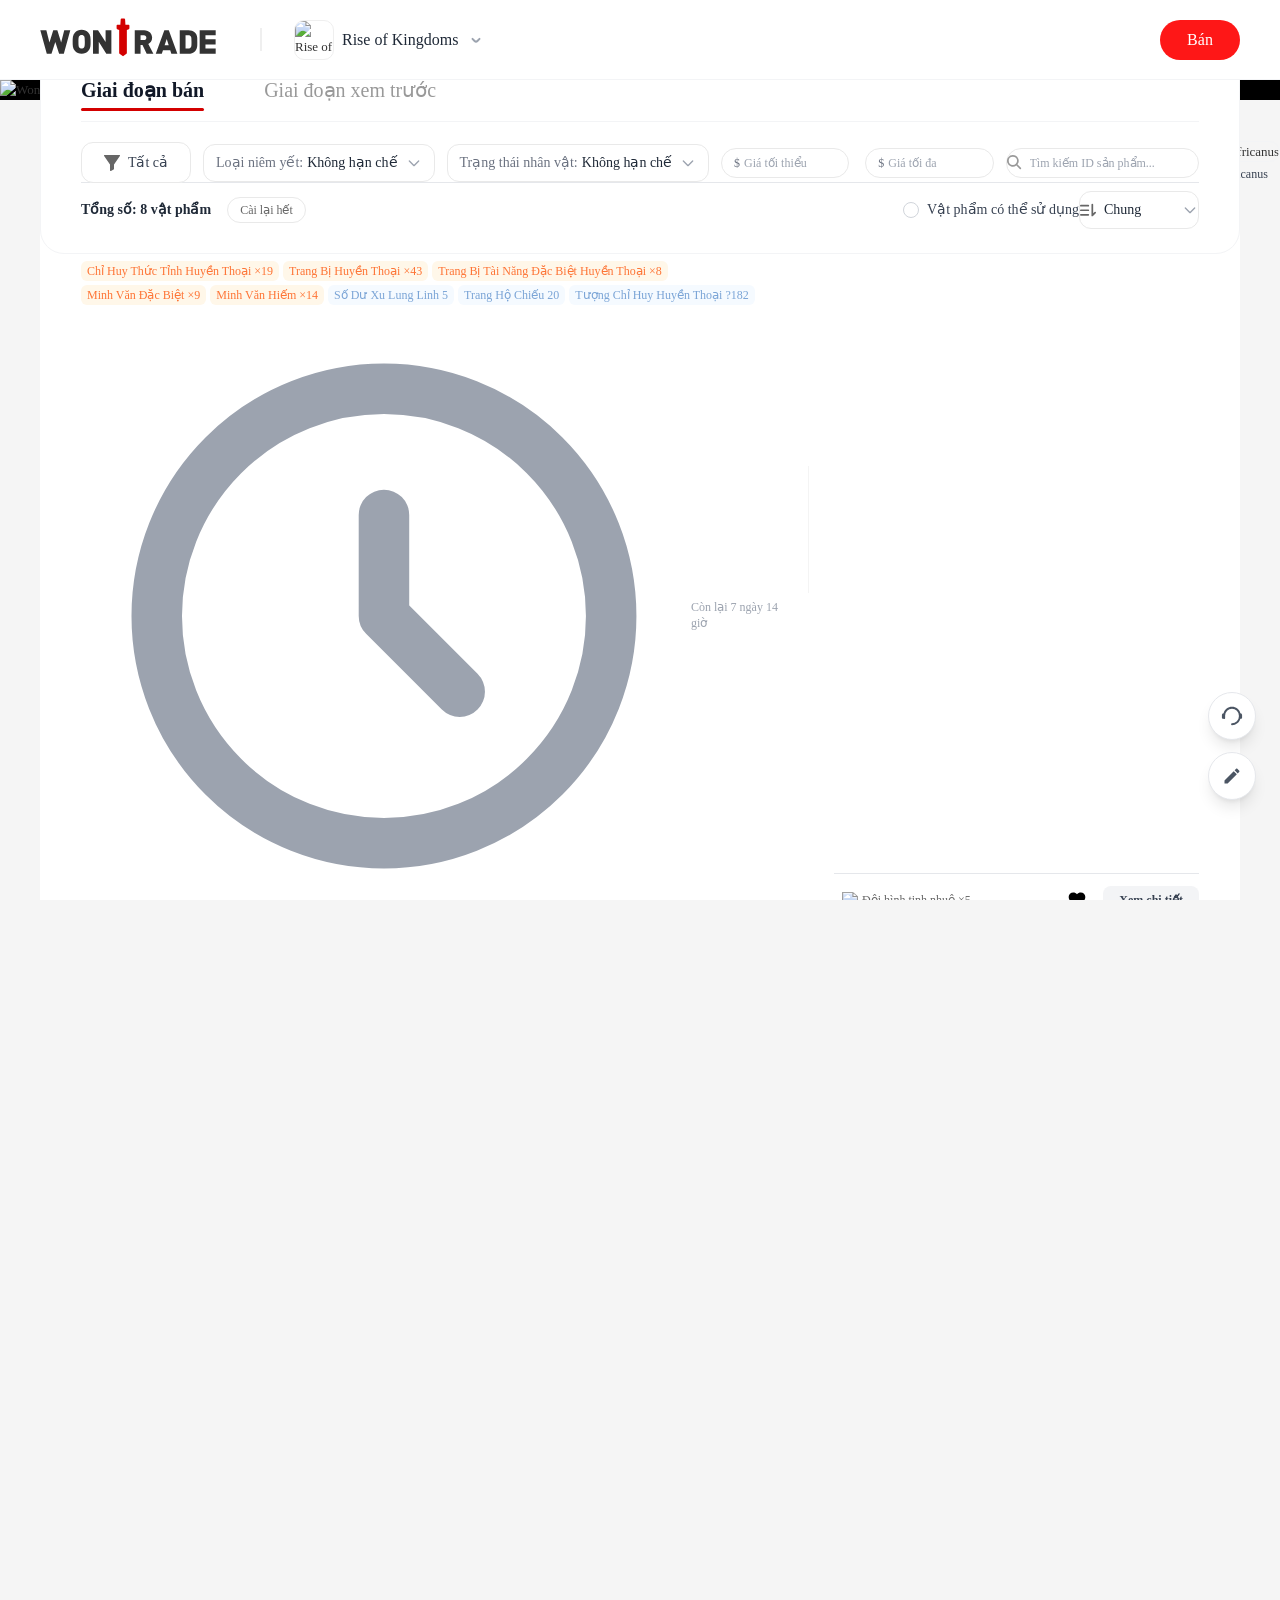
==== meo/index.html @ 5af11cf8 "sa" ====
<!DOCTYPE html>
<html lang="vi">
<head>
    <meta charset="utf-8" />
    <meta name="viewport" content="width=device-width, initial-scale=1.0, maximum-scale=1.0, user-scalable=no" />
    <title>Wontrade - Đối tác chính thức của Lilith | Giao dịch tài khoản Rise of Kingdoms</title>
    <meta name="description" content="Đối tác chính thức của Lilith. Chúng tôi cung cấp dịch vụ mua bán chuyên nghiệp, bảo đảm cho nhân vật trò chơi, được bộ phận hỗ trợ khách hàng chính thức hỗ trợ, bảo vệ 100% tài sản ảo của bạn." />
    <meta name="keywords" content="Wontrade, Mua bán tướng, Rise of Kingdoms, mua bán tài khoản, mua bán nhân vật trò chơi, định giá tài khoản trò chơi" />
    <link rel="icon" href="https://static.farlicdn.com/p/trade-web/0.1.0/favicon.ico" />
    <!-- Core & Component Stylesheet -->
    <link rel="stylesheet" href="css/index.css" />
</head>
<body class="bg-[#f5f5f5] text-[#333] font-pingfang-regular antialiased">
    <div id="__next">
        <div class="custom-bg w-full min-h-screen flex flex-col">
            <!-- 1. TOP NAVBAR -->
            <header class="sticky top-0 z-[500] h-20 bg-white border-b border-gray-100 shadow-xs min-w-[1240px]">
                <div class="max-w-[1280px] mx-auto flex items-center justify-between h-full px-10">
                    <div class="flex items-center space-x-1">
                        <!-- WONTRADE LOGO -->
                        <a href="index.html" class="flex items-center hover:opacity-85 transition-opacity" title="Wontrade Homepage">
                            <svg xmlns="http://www.w3.org/2000/svg" width="1em" height="1em" fill="none" viewBox="0 0 190 41" class="text-[176px] h-[45px] pb-1 cursor-pointer">
                                <path fill="#333" d="M32.705 12.55 25.735 38h-5.111l-4.11-12.546L12.402 38H7.327L.32 12.55h6.541l3.324 13.44 4.11-13.44h4.433l4.11 13.44 3.325-13.44zM54.633 25.06c0 3.825.107 7.4-2.574 10.08C50.201 37 48.056 38 44.946 38s-5.254-1-7.113-2.86c-2.68-2.68-2.574-6.255-2.574-10.08 0-3.824-.107-7.398 2.574-10.08 1.859-1.858 4.003-2.859 7.113-2.859s5.255 1 7.113 2.86c2.681 2.68 2.574 6.255 2.574 10.08m-6.255 0c0-4.646-.358-5.504-.93-6.255-.464-.607-1.358-1.108-2.502-1.108s-2.037.5-2.502 1.108c-.572.751-.93 1.609-.93 6.256 0 4.646.358 5.469.93 6.22.465.607 1.358 1.143 2.502 1.143s2.038-.536 2.502-1.144c.572-.75.93-1.573.93-6.22M77.06 38h-5.468l-8.15-12.797V38h-6.255V12.55h5.468l8.15 12.796V12.55h6.255zM122.415 38h-7.256l-4.504-9.472h-2.109V38h-6.255V12.55h10.08c5.648 0 8.686 4.003 8.686 8.185 0 3.468-2.145 5.648-4.146 6.649zm-7.613-17.265c0-1.322-1.001-2.573-2.717-2.573h-3.539v5.147h3.539c1.716 0 2.717-1.251 2.717-2.574M148.31 38h-6.541l-1.18-3.789h-7.828L131.51 38h-6.541l9.258-25.45h4.825zm-9.365-9.008-2.145-6.791-2.287 6.791zM169.807 25.275c0 4.003.322 7.256-2.645 10.223-1.751 1.751-4.218 2.502-6.863 2.502h-9.436V12.55h9.436c2.645 0 5.112.75 6.863 2.502 2.967 2.967 2.645 6.22 2.645 10.223m-6.255 0c0-4.29-.179-5.004-.679-5.72-.572-.857-1.43-1.429-3.003-1.429h-2.752v14.298h2.752c1.573 0 2.431-.572 3.003-1.43.5-.715.679-1.394.679-5.72M189.671 38h-17.3V12.55h17.3v5.576h-11.045v4.254h10.969v5.576h-10.969v4.468h11.045z"></path>
                                <path fill="#D30000" d="M96.528 10.626c0 .428-.267.81-.668.958l-2.098.775v24.877c0 .324-.154.629-.415.821l-3.734 2.758-3.734-2.758a1.02 1.02 0 0 1-.415-.821V12.359l-2.098-.775a1.02 1.02 0 0 1-.668-.958V7.804c0-.564.458-1.02 1.022-1.02h3.02l.353-5.706c.033-.539.48-.958 1.02-.958h2.746c.54 0 .986.42 1.019.958l.352 5.705h3.276c.565 0 1.022.457 1.022 1.021z"></path>
                            </svg>
                        </a>

                        <!-- GAME SELECTION DROPDOWN -->
                        <div class="flex items-center space-x-1 relative">
                            <div class="w-[2px] h-[23px] bg-[#EFEFEF] ms-[40px] me-[20px]"></div>
                            <div id="game-trigger" class="flex items-center space-x-2 cursor-pointer py-1 px-2 rounded-xl hover:bg-gray-50 transition-colors">
                                <div class="w-[40px] h-[40px] rounded-[10px] border border-[#EFEFEF] overflow-hidden flex-shrink-0">
                                    <img src="https://forum-cn-cdn.lilithgames.com/p/LTP/ltp/admin/400e085b-f467-43f2-a403-2a3685a9d874.jpg" alt="Rise of Kingdoms" class="w-full h-full object-cover" />
                                </div>
                                <span class="text-base font-medium text-gray-800">Rise of Kingdoms</span>
                                <svg xmlns="http://www.w3.org/2000/svg" width="1em" height="1em" fill="none" viewBox="0 0 20 20" class="text-[20px] text-gray-400">
                                    <path stroke="currentColor" stroke-linecap="round" stroke-width="2" d="m13.5 8.852-2.086 2.085a2 2 0 0 1-2.828 0L6.5 8.853"></path>
                                </svg>
                            </div>

                            <!-- GAME MENU DROPDOWN -->
                            <div id="game-menu" class="custom-dropdown-panel w-64">
                                <div class="custom-dropdown-item active" data-value="rok">
                                    <div class="flex items-center space-x-3">
                                        <img src="https://forum-cn-cdn.lilithgames.com/p/LTP/ltp/admin/400e085b-f467-43f2-a403-2a3685a9d874.jpg" class="w-7 h-7 rounded-lg object-cover" alt="ROK" />
                                        <span class="font-medium">Rise of Kingdoms</span>
                                    </div>
                                    <span class="text-xs text-red-500 font-bold">✓</span>
                                </div>
                                <div class="custom-dropdown-item" data-value="afk">
                                    <div class="flex items-center space-x-3">
                                        <div class="w-7 h-7 rounded-lg bg-indigo-600 text-white flex items-center justify-center font-bold text-xs">AFK</div>
                                        <span>AFK Arena</span>
                                    </div>
                                </div>
                                <div class="custom-dropdown-item" data-value="cod">
                                    <div class="flex items-center space-x-3">
                                        <div class="w-7 h-7 rounded-lg bg-amber-600 text-white flex items-center justify-center font-bold text-xs">COD</div>
                                        <span>Call of Dragons</span>
                                    </div>
                                </div>
                                <div class="custom-dropdown-item" data-value="farlight">
                                    <div class="flex items-center space-x-3">
                                        <div class="w-7 h-7 rounded-lg bg-cyan-600 text-white flex items-center justify-center font-bold text-xs">F84</div>
                                        <span>Farlight 84</span>
                                    </div>
                                </div>
                            </div>
                        </div>
                    </div>

                    <!-- RIGHT ACTIONS -->
                    <div class="flex items-center">
                        <button id="btn-sell-header" class="active:opacity-90 cursor-pointer rounded-full min-w-[80px] flex justify-center items-center text-base text-white font-medium bg-gradient-primary text-center h-[40px] px-[20px] py-[10px] shadow-sm hover:shadow-md transition-all">
                            Bán
                        </button>
                    </div>
                </div>
            </header>

            <!-- 2. HERO BANNER CAROUSEL -->
            <div class="adm-swiper adm-swiper-horizontal custom-banner h-banner flex-none shrink-0 relative overflow-hidden bg-black min-w-[1240px]">
                <div class="adm-swiper-track" id="swiper-track" style="display: flex; width: 100%; transition: transform 0.5s ease-in-out;">
                    <!-- Slide 1 -->
                    <div class="w-full flex-shrink-0 relative">
                        <img src="https://plat-fau-global.lilithgame.com/p/LTP/ltp/admin/54c08be7-d0fc-48ed-beef-1de99f76e9d7.jpg?x-oss-process=image/format,webp" alt="Wontrade Banner 1" class="w-full h-full object-cover block" />
                    </div>
                    <!-- Slide 2 -->
                    <div class="w-full flex-shrink-0 relative">
                        <img src="https://static.farlicdn.com/p/LTP/ltp/admin/764fcf7f-bcb1-46e6-ac38-1934296fe603.jpg?x-oss-process=image/format,webp" alt="KYC & Fee Update" class="w-full h-full object-cover block" />
                    </div>
                    <!-- Slide 3 -->
                    <div class="w-full flex-shrink-0 relative">
                        <img src="https://static.farlicdn.com/p/LTP/ltp/admin/96d29156-f1bb-4c4f-9ace-775b1524af85.jpg?x-oss-process=image/format,webp" alt="Kingdom Migration Guide" class="w-full h-full object-cover block" />
                    </div>
                </div>

                <!-- Carousel Indicators -->
                <div class="adm-swiper-indicator absolute bottom-4 left-1/2 -translate-x-1/2 z-20">
                    <div class="adm-page-indicator adm-page-indicator-horizontal flex items-center space-x-2">
                        <div class="adm-page-indicator-dot adm-page-indicator-dot-active w-1.5 h-1.5 rounded-full cursor-pointer transition-all bg-white" data-slide="0"></div>
                        <div class="adm-page-indicator-dot w-1.5 h-1.5 rounded-full cursor-pointer transition-all bg-white/40" data-slide="1"></div>
                        <div class="adm-page-indicator-dot w-1.5 h-1.5 rounded-full cursor-pointer transition-all bg-white/40" data-slide="2"></div>
                    </div>
                </div>
            </div>

            <!-- 3. MAIN CONTENT AREA -->
            <main class="bg-[#f5f5f5] flex flex-col pb-[40px] flex-1">
                <div class="w-[1200px] mx-auto h-full relative">
                    <!-- FLOATING FILTER CARD -->
                    <div class="z-10 w-full bg-white min-h-[194px] mx-auto rounded-[24px] pt-6 pb-6 px-10 absolute -top-[50px] shadow-sm border border-gray-100">
                        <!-- Phase Tabs -->
                        <div class="flex text-[20px] font-medium space-x-[60px] border-b border-gray-100 pb-4">
                            <div id="tab-sell" class="cursor-pointer filter-tab-active text-black-one font-semibold hover:text-black-one transition-colors">
                                Giai đoạn bán
                            </div>
                            <div id="tab-preview" class="cursor-pointer text-gray-two hover:text-black-one transition-colors">
                                Giai đoạn xem trước
                            </div>
                        </div>

                        <!-- Filter Row 1 -->
                        <div class="flex items-center mt-[22px] h-[38px] justify-between">
                            <!-- All Filters Button -->
                            <button id="btn-all-filters" class="cursor-pointer rounded-[12px] px-[12px] py-[9px] min-w-[110px] flex justify-center items-center text-[14px] font-normal border border-[#E9E9E9] text-gray-700 bg-white hover:bg-gray-50 transition-colors mr-3 flex-shrink-0">
                                <svg xmlns="http://www.w3.org/2000/svg" width="16" height="16" fill="currentColor" viewBox="0 0 16 16" class="w-[16px] h-[16px] text-[#666666] mr-2">
                                    <path d="M6.67 16c-.136 0-.264-.064-.336-.064-.2-.136-.335-.4-.335-.6V9.54L.139 1.073C.003.873-.06.608.075.336.211.136.411 0 .675 0h14.652c.264 0 .464.136.6.336s.064.464-.064.665l-5.86 8.54v4.466q-.001.396-.4.6l-2.661 1.337C6.87 16 6.806 16 6.67 16"></path>
                                </svg>
                                <span>Tất cả</span>
                            </button>

                            <!-- Filters and Search in Line -->
                            <div class="w-full flex justify-between items-center space-x-3">
                                <div class="flex items-center space-x-3">
                                    <!-- Listing Type Dropdown -->
                                    <div class="relative">
                                        <div id="listing-type-trigger" class="flex items-center h-[38px] px-3 border border-[#E9E9E9] rounded-[12px] bg-white cursor-pointer hover:border-gray-400 transition-colors text-sm">
                                            <span class="text-gray-500 mr-1 whitespace-nowrap">Loại niêm yết:</span>
                                            <span id="listing-type-text" class="text-gray-800 font-medium whitespace-nowrap">Không hạn chế</span>
                                            <svg class="w-4 h-4 text-gray-400 ml-2" fill="none" stroke="currentColor" viewBox="0 0 24 24">
                                                <path stroke-linecap="round" stroke-linejoin="round" stroke-width="2" d="M19 9l-7 7-7-7"></path>
                                            </svg>
                                        </div>
                                        <div id="listing-type-menu" class="custom-dropdown-panel w-44">
                                            <div class="custom-dropdown-item active" data-value="all">Không hạn chế</div>
                                            <div class="custom-dropdown-item" data-value="normal">Thường</div>
                                            <div class="custom-dropdown-item" data-value="designated">Chỉ định / Đấu giá</div>
                                        </div>
                                    </div>

                                    <!-- Character Status Dropdown -->
                                    <div class="relative">
                                        <div id="role-status-trigger" class="flex items-center h-[38px] px-3 border border-[#E9E9E9] rounded-[12px] bg-white cursor-pointer hover:border-gray-400 transition-colors text-sm">
                                            <span class="text-gray-500 mr-1 whitespace-nowrap">Trạng thái nhân vật:</span>
                                            <span id="role-status-text" class="text-gray-800 font-medium whitespace-nowrap">Không hạn chế</span>
                                            <svg class="w-4 h-4 text-gray-400 ml-2" fill="none" stroke="currentColor" viewBox="0 0 24 24">
                                                <path stroke-linecap="round" stroke-linejoin="round" stroke-width="2" d="M19 9l-7 7-7-7"></path>
                                            </svg>
                                        </div>
                                        <div id="role-status-menu" class="custom-dropdown-panel w-44">
                                            <div class="custom-dropdown-item active" data-value="all">Không hạn chế</div>
                                            <div class="custom-dropdown-item" data-value="can_migrate">Có thể nhập cư</div>
                                        </div>
                                    </div>

                                    <!-- Price Range Inputs -->
                                    <div class="flex w-[290px] items-center space-x-2">
                                        <div class="flex items-center bg-white px-3 py-1.5 rounded-full border border-[#E9E9E9] flex-1 focus-within:border-gray-600 transition-colors">
                                            <span class="text-gray-500 text-xs mr-1">$</span>
                                            <input type="number" id="min-price-input" class="w-full text-xs outline-none bg-transparent placeholder-gray-400" placeholder="Giá tối thiểu" />
                                        </div>
                                        <div class="w-2.5 h-[1px] bg-gray-400"></div>
                                        <div class="flex items-center bg-white px-3 py-1.5 rounded-full border border-[#E9E9E9] flex-1 focus-within:border-gray-600 transition-colors">
                                            <span class="text-gray-500 text-xs mr-1">$</span>
                                            <input type="number" id="max-price-input" class="w-full text-xs outline-none bg-transparent placeholder-gray-400" placeholder="Giá tối đa" />
                                        </div>
                                    </div>
                                </div>

                                <!-- Search by Product ID -->
                                <div class="flex items-center bg-white rounded-full border border-[#E9E9E9] px-3.5 py-1.5 w-[220px] focus-within:border-gray-600 transition-colors">
                                    <svg xmlns="http://www.w3.org/2000/svg" width="15" height="15" fill="none" viewBox="0 0 15 15" class="text-gray-400 mr-2 flex-shrink-0">
                                        <path fill="#999" d="M5.833 0a5.833 5.833 0 1 0 3.501 10.499 1 1 0 0 0 .077.09l3.333 3.333a.833.833 0 1 0 1.178-1.178L10.59 9.411a1 1 0 0 0-.09-.077A5.833 5.833 0 0 0 5.833 0m0 1.667a4.167 4.167 0 1 1 0 8.333 4.167 4.167 0 0 1 0-8.333"></path>
                                    </svg>
                                    <input type="text" id="search-id-input" class="w-full text-xs outline-none bg-transparent placeholder-gray-400" placeholder="Tìm kiếm ID sản phẩm..." />
                                </div>
                            </div>
                        </div>

                        <!-- Filter Row 2 (Summary & Sort) -->
                        <div class="flex items-center mt-[24px] justify-between pt-2 border-t border-gray-50">
                            <!-- Left: Counter & Reset -->
                            <div class="flex items-center space-x-4">
                                <span id="total-count-text" class="text-gray-800 font-semibold text-sm">Tổng số: 10 vật phẩm</span>
                                <button id="reset-all-btn" class="cursor-pointer rounded-full px-3 py-1 text-xs font-normal border border-[#E9E9E9] text-[#666] bg-white hover:bg-gray-100 hover:text-black transition-colors">
                                    Cài lại hết
                                </button>
                            </div>

                            <!-- Right: Checkbox & Sort Selector -->
                            <div class="flex items-center space-x-6">
                                <div id="usable-only-checkbox" class="flex items-center space-x-2 cursor-pointer select-none">
                                    <div id="usable-only-checkmark" class="rounded-full border border-gray-300 w-4 h-4 flex items-center justify-center transition-colors"></div>
                                    <span class="text-sm text-gray-700">Vật phẩm có thể sử dụng</span>
                                </div>

                                <!-- Sort Dropdown -->
                                <div class="relative">
                                    <div id="sort-trigger" class="flex items-center h-[38px] px-3.5 border border-[#E9E9E9] rounded-[12px] bg-white cursor-pointer hover:border-gray-400 transition-colors text-sm min-w-[120px]">
                                        <svg xmlns="http://www.w3.org/2000/svg" width="16" height="14" fill="none" viewBox="0 0 16 14" class="w-4 h-[14px] text-[#666666] mr-2">
                                            <path fill="currentColor" d="M13.18 10.354 14.533 9a.86.86 0 0 1 1.214 1.215l-2.75 2.749a.86.86 0 0 1-.48.309.858.858 0 0 1-1.057-.979V1.561a.858.858 0 1 1 1.718 0zM.858 1.81H8.3a.859.859 0 1 1 0 1.718H.859a.859.859 0 0 1 0-1.718m0 4.58H8.3a.859.859 0 1 1 0 1.717H.859a.859.859 0 1 1 0-1.718zm0 4.579H8.3a.859.859 0 1 1 0 1.718H.859a.859.859 0 0 1 0-1.718"></path>
                                        </svg>
                                        <span id="sort-text" class="text-gray-800 font-medium">Chung</span>
                                        <svg class="w-4 h-4 text-gray-400 ml-auto" fill="none" stroke="currentColor" viewBox="0 0 24 24">
                                            <path stroke-linecap="round" stroke-linejoin="round" stroke-width="2" d="M19 9l-7 7-7-7"></path>
                                        </svg>
                                    </div>
                                    <div id="sort-menu" class="custom-dropdown-panel right-0 left-auto w-48">
                                        <div class="custom-dropdown-item active" data-value="default">Mặc định (Chung)</div>
                                        <div class="custom-dropdown-item" data-value="price_asc">Giá: Thấp đến cao</div>
                                        <div class="custom-dropdown-item" data-value="price_desc">Giá: Cao đến thấp</div>
                                        <div class="custom-dropdown-item" data-value="power_desc">Lực chiến: Cao đến thấp</div>
                                        <div class="custom-dropdown-item" data-value="vip_desc">VIP: Cao đến thấp</div>
                                    </div>
                                </div>
                            </div>
                        </div>
                    </div>

                    <!-- PRODUCTS LIST CONTAINER -->
                    <div class="mt-[2px] pt-[190px] min-h-[500px]">
                        <div id="products-container" class="space-y-3">
                            <!-- Dynamically populated by js/index.js -->
                        </div>

                        <!-- PAGINATION -->
                        <div id="pagination-container" class="my-6">
                            <!-- Dynamically generated pagination -->
                        </div>
                    </div>
                </div>
            </main>

            <!-- 4. OFFICIAL FOOTER -->
            <footer class="w-full bg-white mt-auto shrink-0 border-t border-gray-100 py-[45px] px-[120px] text-[#666] text-[14px] leading-6 min-w-[1240px]">
                <div class="max-w-[1200px] mx-auto">
                    <div class="grid grid-cols-4 gap-12 pb-8 border-b border-gray-100">
                        <!-- Col 1: Brand Partnership -->
                        <div>
                            <h3 class="mb-[18px] text-[#333] font-bold text-base">Đối tác thương hiệu</h3>
                            <div class="mb-[16px] flex items-center">
                                <svg xmlns="http://www.w3.org/2000/svg" width="1em" height="1em" fill="none" viewBox="0 0 190 41" class="text-[100px] h-[40px] mr-[20px]">
                                    <path fill="#333" d="M32.705 12.55 25.735 38h-5.111l-4.11-12.546L12.402 38H7.327L.32 12.55h6.541l3.324 13.44 4.11-13.44h4.433l4.11 13.44 3.325-13.44zM54.633 25.06c0 3.825.107 7.4-2.574 10.08C50.201 37 48.056 38 44.946 38s-5.254-1-7.113-2.86c-2.68-2.68-2.574-6.255-2.574-10.08 0-3.824-.107-7.398 2.574-10.08 1.859-1.858 4.003-2.859 7.113-2.859s5.255 1 7.113 2.86c2.681 2.68 2.574 6.255 2.574 10.08m-6.255 0c0-4.646-.358-5.504-.93-6.255-.464-.607-1.358-1.108-2.502-1.108s-2.037.5-2.502 1.108c-.572.751-.93 1.609-.93 6.256 0 4.646.358 5.469.93 6.22.465.607 1.358 1.143 2.502 1.143s2.038-.536 2.502-1.144c.572-.75.93-1.573.93-6.22M77.06 38h-5.468l-8.15-12.797V38h-6.255V12.55h5.468l8.15 12.796V12.55h6.255zM122.415 38h-7.256l-4.504-9.472h-2.109V38h-6.255V12.55h10.08c5.648 0 8.686 4.003 8.686 8.185 0 3.468-2.145 5.648-4.146 6.649zm-7.613-17.265c0-1.322-1.001-2.573-2.717-2.573h-3.539v5.147h3.539c1.716 0 2.717-1.251 2.717-2.574M148.31 38h-6.541l-1.18-3.789h-7.828L131.51 38h-6.541l9.258-25.45h4.825zm-9.365-9.008-2.145-6.791-2.287 6.791zM169.807 25.275c0 4.003.322 7.256-2.645 10.223-1.751 1.751-4.218 2.502-6.863 2.502h-9.436V12.55h9.436c2.645 0 5.112.75 6.863 2.502 2.967 2.967 2.645 6.22 2.645 10.223m-6.255 0c0-4.29-.179-5.004-.679-5.72-.572-.857-1.43-1.429-3.003-1.429h-2.752v14.298h2.752c1.573 0 2.431-.572 3.003-1.43.5-.715.679-1.394.679-5.72M189.671 38h-17.3V12.55h17.3v5.576h-11.045v4.254h10.969v5.576h-10.969v4.468h11.045z"></path>
                                    <path fill="#D30000" d="M96.528 10.626c0 .428-.267.81-.668.958l-2.098.775v24.877c0 .324-.154.629-.415.821l-3.734 2.758-3.734-2.758a1.02 1.02 0 0 1-.415-.821V12.359l-2.098-.775a1.02 1.02 0 0 1-.668-.958V7.804c0-.564.458-1.02 1.022-1.02h3.02l.353-5.706c.033-.539.48-.958 1.02-.958h2.746c.54 0 .986.42 1.019.958l.352 5.705h3.276c.565 0 1.022.457 1.022 1.021z"></path>
                                </svg>
                                <img src="https://plat-fau-global.lilithgame.com/d/trade-web/0.1.0/rok_bottom_logo.png" class="h-[36px] object-contain" alt="Lilith Games" />
                            </div>
                            <div class="text-xs text-gray-500 font-medium">
                                <span>Chính xác</span>
                                <span class="mx-2 text-gray-300">|</span>
                                <span>Tiết kiệm</span>
                                <span class="mx-2 text-gray-300">|</span>
                                <span>Tiện lợi</span>
                            </div>
                        </div>

                        <!-- Col 2: Support -->
                        <div>
                            <h3 class="mb-[18px] text-[#333] font-bold text-base">Hỗ trợ khách hàng</h3>
                            <ul class="space-y-2 text-sm text-gray-600">
                                <li><a href="#" class="hover:text-red-600 transition-colors">Trung tâm trợ giúp 24/7</a></li>
                                <li><a href="#" class="hover:text-red-600 transition-colors">Hướng dẫn mua tài khoản</a></li>
                                <li><a href="#" class="hover:text-red-600 transition-colors">Hướng dẫn đăng bán</a></li>
                                <li><a href="#" class="hover:text-red-600 transition-colors">Quy trình bàn giao qua Lilith</a></li>
                            </ul>
                        </div>

                        <!-- Col 3: Legal -->
                        <div>
                            <h3 class="mb-[18px] text-[#333] font-bold text-base">Pháp lý & Điều khoản</h3>
                            <ul class="space-y-2 text-sm text-gray-600">
                                <li><a href="#" class="hover:text-red-600 transition-colors">Thỏa Thuận Người Dùng</a></li>
                                <li><a href="#" class="hover:text-red-600 transition-colors">Chính Sách Quyền Riêng Tư</a></li>
                                <li><a href="#" class="hover:text-red-600 transition-colors">Chính Sách Cookie</a></li>
                                <li><a href="#" class="hover:text-red-600 transition-colors">Cam kết bồi thường 100%</a></li>
                            </ul>
                        </div>

                        <!-- Col 4: Payment Methods -->
                        <div>
                            <h3 class="mb-[18px] text-[#333] font-bold text-base">Phương thức thanh toán</h3>
                            <div class="grid grid-cols-4 gap-2.5">
                                <img src="https://plat-fau-global.lilithgame.com/d/trade-web/0.1.0/visa.png" class="h-7 w-auto object-contain border border-gray-100 rounded p-0.5 bg-white" alt="Visa" />
                                <img src="https://plat-fau-global.lilithgame.com/d/trade-web/0.1.0/mastercard.png" class="h-7 w-auto object-contain border border-gray-100 rounded p-0.5 bg-white" alt="MasterCard" />
                                <img src="https://plat-fau-global.lilithgame.com/d/trade-web/0.1.0/amex.png" class="h-7 w-auto object-contain border border-gray-100 rounded p-0.5 bg-white" alt="AMEX" />
                                <img src="https://plat-fau-global.lilithgame.com/d/trade-web/0.1.0/jcb.png" class="h-7 w-auto object-contain border border-gray-100 rounded p-0.5 bg-white" alt="JCB" />
                                <img src="https://plat-fau-global.lilithgame.com/d/trade-web/0.1.0/applepay.png" class="h-7 w-auto object-contain border border-gray-100 rounded p-0.5 bg-white" alt="Apple Pay" />
                                <img src="https://plat-fau-global.lilithgame.com/d/trade-web/0.1.0/googlepay.png" class="h-7 w-auto object-contain border border-gray-100 rounded p-0.5 bg-white" alt="Google Pay" />
                                <img src="https://plat-fau-global.lilithgame.com/d/trade-web/0.1.0/dinersclub.png" class="h-7 w-auto object-contain border border-gray-100 rounded p-0.5 bg-white" alt="Diners Club" />
                                <img src="https://plat-fau-global.lilithgame.com/d/trade-web/0.1.0/discover.png" class="h-7 w-auto object-contain border border-gray-100 rounded p-0.5 bg-white" alt="Discover" />
                            </div>
                        </div>
                    </div>

                    <div class="pt-6 text-center text-xs text-gray-400">
                        COPYRIGHT © 2026 WONDER GAMES SG PTE. LTD. & LILITH GAMES. ALL RIGHTS RESERVED.
                    </div>
                </div>
            </footer>

            <!-- 5. FLOATING TOOLBAR -->
            <div class="fixed right-6 bottom-10 z-[600] flex flex-col items-center space-y-3">
                <!-- Customer Service -->
                <button id="btn-customer-service" class="float-tool-item w-12 h-12 bg-white rounded-full shadow-lg border border-gray-200 flex items-center justify-center text-gray-600 hover:text-red-600 hover:bg-gray-50 transition-all" title="Hỗ trợ trực tuyến">
                    <svg xmlns="http://www.w3.org/2000/svg" width="22" height="22" fill="none" viewBox="0 0 24 24">
                        <path fill="currentColor" d="M12 2C7.616 2 3.926 4.97 2.83 9.007A2 2 0 0 0 1 11v3a1 1 0 0 0 1 1h.715a1 1 0 0 0 1.785-.619V11.5a7.5 7.5 0 0 1 15 0v1A7.5 7.5 0 0 1 12 20a1 1 0 0 0 0 2c4.381 0 8.07-2.966 9.168-7H22a1 1 0 0 0 1-1v-3a2 2 0 0 0-1.83-1.993C20.074 4.97 16.383 2 12 2"></path>
                    </svg>
                </button>

                <!-- Feedback -->
                <button id="btn-feedback" class="float-tool-item w-12 h-12 bg-white rounded-full shadow-lg border border-gray-200 flex items-center justify-center text-gray-600 hover:text-red-600 hover:bg-gray-50 transition-all" title="Góp ý phản hồi">
                    <svg xmlns="http://www.w3.org/2000/svg" width="20" height="20" fill="none" viewBox="0 0 24 24">
                        <path fill="currentColor" d="M3 17.25V21h3.75L17.81 9.94l-3.75-3.75L3 17.25zM20.71 7.04c.39-.39.39-1.02 0-1.41l-2.34-2.34c-.39-.39-1.02-.39-1.41 0l-1.83 1.83 3.75 3.75 1.83-1.83z"></path>
                    </svg>
                </button>

                <!-- Scroll to Top -->
                <button id="btn-scroll-top" class="float-tool-item w-12 h-12 bg-red-600 text-white rounded-full shadow-lg flex items-center justify-center hover:bg-red-700 transition-all opacity-0 pointer-events-none" title="Lên đầu trang">
                    <svg class="w-5 h-5" fill="none" stroke="currentColor" viewBox="0 0 24 24">
                        <path stroke-linecap="round" stroke-linejoin="round" stroke-width="2.5" d="M5 10l7-7m0 0l7 7m-7-7v18"></path>
                    </svg>
                </button>
            </div>
        </div>
    </div>

    <!-- 6. MODALS -->
    <!-- Modal 1: Account Detail View -->
    <div id="modal-detail" class="modal-backdrop">
        <div class="modal-box">
            <button id="modal-detail-close" class="absolute top-5 right-5 text-gray-400 hover:text-gray-700 p-2 rounded-full hover:bg-gray-100 transition-all">
                <svg class="w-6 h-6" fill="none" stroke="currentColor" viewBox="0 0 24 24">
                    <path stroke-linecap="round" stroke-linejoin="round" stroke-width="2" d="M6 18L18 6M6 6l12 12"></path>
                </svg>
            </button>
            <div id="modal-detail-body">
                <!-- Dynamically generated in js/index.js -->
            </div>
        </div>
    </div>

    <!-- Modal 2: Sell Character Guide -->
    <div id="modal-sell" class="modal-backdrop">
        <div class="modal-box max-w-xl">
            <button id="modal-sell-close" class="absolute top-5 right-5 text-gray-400 hover:text-gray-700 p-2 rounded-full hover:bg-gray-100 transition-all">
                <svg class="w-6 h-6" fill="none" stroke="currentColor" viewBox="0 0 24 24">
                    <path stroke-linecap="round" stroke-linejoin="round" stroke-width="2" d="M6 18L18 6M6 6l12 12"></path>
                </svg>
            </button>
            <div class="text-center mb-6">
                <div class="w-14 h-14 bg-red-50 text-red-600 rounded-2xl flex items-center justify-center mx-auto mb-3 shadow-xs">
                    <svg class="w-8 h-8" fill="none" stroke="currentColor" viewBox="0 0 24 24">
                        <path stroke-linecap="round" stroke-linejoin="round" stroke-width="2" d="M12 8c-1.657 0-3 .895-3 2s1.343 2 3 2 3 .895 3 2-1.343 2-3 2m0-8c1.11 0 2.08.402 2.599 1M12 8V7m0 1v8m0 0v1m0-1c-1.11 0-2.08-.402-2.599-1M21 12a9 9 0 11-18 0 9 9 0 0118 0z"></path>
                    </svg>
                </div>
                <h3 class="text-2xl font-bold text-gray-900">Đăng Bán Nhân Vật ROK</h3>
                <p class="text-sm text-gray-500 mt-1">Nền tảng giao dịch được ủy quyền và bảo hộ 100% bởi Lilith Games</p>
            </div>

            <div class="space-y-4 text-sm text-gray-600">
                <div class="p-4 rounded-xl bg-gray-50 border border-gray-100">
                    <h4 class="font-bold text-gray-800 mb-1">1. Điều kiện niêm yết nhân vật:</h4>
                    <p class="text-xs text-gray-500">• Tòa thị chính đạt cấp độ 16 trở lên.</p>
                    <p class="text-xs text-gray-500">• Đã liên kết tài khoản Lilith Passport hợp lệ.</p>
                    <p class="text-xs text-gray-500">• Nhân vật không bị tạm khóa hoặc tranh chấp quyền sở hữu.</p>
                </div>
                <div class="p-4 rounded-xl bg-gray-50 border border-gray-100">
                    <h4 class="font-bold text-gray-800 mb-1">2. Biểu phí dịch vụ:</h4>
                    <p class="text-xs text-gray-500">• Phí nền tảng cố định 3% khi giao dịch thành công.</p>
                    <p class="text-xs text-gray-500">• Tiền bán được chuyển tự động vào ví hoặc tài khoản ngân hàng sau 24h đối soát an toàn.</p>
                </div>
            </div>

            <div class="mt-6">
                <button onclick="alert('Vui lòng đăng nhập tài khoản Lilith Passport để hệ thống quét dữ liệu nhân vật tự động.');" class="w-full py-3.5 rounded-xl font-bold text-white bg-gradient-to-r from-red-600 to-red-700 hover:from-red-700 hover:to-red-800 transition-all shadow-md">
                    Đăng Nhập Lilith Passport & Bắt Đầu
                </button>
            </div>
        </div>
    </div>

    <!-- Modal 3: Advanced Filter Modal -->
    <div id="modal-filter" class="modal-backdrop">
        <div class="modal-box max-w-lg">
            <button id="modal-filter-close" class="absolute top-5 right-5 text-gray-400 hover:text-gray-700 p-2 rounded-full hover:bg-gray-100 transition-all">
                <svg class="w-6 h-6" fill="none" stroke="currentColor" viewBox="0 0 24 24">
                    <path stroke-linecap="round" stroke-linejoin="round" stroke-width="2" d="M6 18L18 6M6 6l12 12"></path>
                </svg>
            </button>
            <h3 class="text-xl font-bold text-gray-900 mb-4 flex items-center">
                <svg class="w-5 h-5 text-red-600 mr-2" fill="none" stroke="currentColor" viewBox="0 0 24 24">
                    <path stroke-linecap="round" stroke-linejoin="round" stroke-width="2" d="M3 4a1 1 0 011-1h16a1 1 0 011 1v2.586a1 1 0 01-.293.707l-6.414 6.414a1 1 0 00-.293.707V17l-4 4v-6.586a1 1 0 00-.293-.707L3.293 7.293A1 1 0 013 6.586V4z"></path>
                </svg>
                Bộ Lọc Nâng Cao
            </h3>
            <div class="space-y-4 text-sm">
                <div>
                    <label class="block text-xs font-semibold text-gray-700 mb-1">Cấp VIP tối thiểu</label>
                    <select id="filter-min-vip" class="w-full p-2.5 rounded-xl border border-gray-200 bg-white text-gray-800 outline-none focus:border-red-500">
                        <option value="0">Tất cả cấp VIP</option>
                        <option value="14">VIP 14 trở lên</option>
                        <option value="16">VIP 16 trở lên</option>
                        <option value="18">VIP 18 trở lên</option>
                        <option value="20">VIP 20 (Cao nhất)</option>
                    </select>
                </div>
                <div>
                    <label class="block text-xs font-semibold text-gray-700 mb-1">Lực chiến tối thiểu (Power)</label>
                    <input type="number" id="filter-min-power" class="w-full p-2.5 rounded-xl border border-gray-200 outline-none focus:border-red-500 text-gray-800" placeholder="Ví dụ: 50000000 (50 Triệu)" />
                </div>
                <div class="pt-4 border-t border-gray-100 flex items-center space-x-3">
                    <button id="btn-filter-apply" class="flex-1 py-3 rounded-xl bg-red-600 hover:bg-red-700 text-white font-semibold transition-all">
                        Áp Dụng Bộ Lọc
                    </button>
                    <button id="btn-filter-reset" class="px-5 py-3 rounded-xl border border-gray-200 hover:bg-gray-50 text-gray-700 font-semibold transition-all">
                        Đặt Lại
                    </button>
                </div>
            </div>
        </div>
    </div>

    <!-- Modal 4: Customer Support -->
    <div id="modal-support" class="modal-backdrop">
        <div class="modal-box max-w-md text-center">
            <button id="modal-support-close" class="absolute top-5 right-5 text-gray-400 hover:text-gray-700 p-2 rounded-full hover:bg-gray-100 transition-all">
                <svg class="w-6 h-6" fill="none" stroke="currentColor" viewBox="0 0 24 24">
                    <path stroke-linecap="round" stroke-linejoin="round" stroke-width="2" d="M6 18L18 6M6 6l12 12"></path>
                </svg>
            </button>
            <div class="w-16 h-16 bg-blue-50 text-blue-600 rounded-full flex items-center justify-center mx-auto mb-4">
                <svg class="w-8 h-8" fill="none" stroke="currentColor" viewBox="0 0 24 24">
                    <path stroke-linecap="round" stroke-linejoin="round" stroke-width="2" d="M18.364 5.636l-3.536 3.536m0 5.656l3.536 3.536M9.172 9.172L5.636 5.636m3.536 9.192l-3.536 3.536M21 12a9 9 0 11-18 0 9 9 0 0118 0zm-5 0a4 4 0 11-8 0 4 4 0 018 0z"></path>
                </svg>
            </div>
            <h3 class="text-xl font-bold text-gray-900 mb-2">Trung Tâm Hỗ Trợ Khách Hàng</h3>
            <p class="text-sm text-gray-500 mb-6">Đội ngũ hỗ trợ chính thức của Wontrade & Lilith Games trực 24/7</p>
            <div class="space-y-3 text-left">
                <a href="mailto:support@wontrade.com" class="flex items-center justify-between p-3.5 rounded-xl border border-gray-200 hover:border-red-500 hover:bg-red-50 transition-all">
                    <span class="font-medium text-gray-800">Email: support@wontrade.com</span>
                    <span class="text-xs text-red-600 font-bold">Gửi thư →</span>
                </a>
                <div class="flex items-center justify-between p-3.5 rounded-xl border border-gray-200 hover:border-blue-500 hover:bg-blue-50 transition-all cursor-pointer" onclick="alert('Đang kết nối tới kênh Discord Lilith Trade Official...');">
                    <span class="font-medium text-gray-800">Discord Official Community</span>
                    <span class="text-xs text-blue-600 font-bold">Tham gia →</span>
                </div>
            </div>
        </div>
    </div>

    <!-- Script Controller -->
    <script src="js/index.js"></script>
</body>
</html>
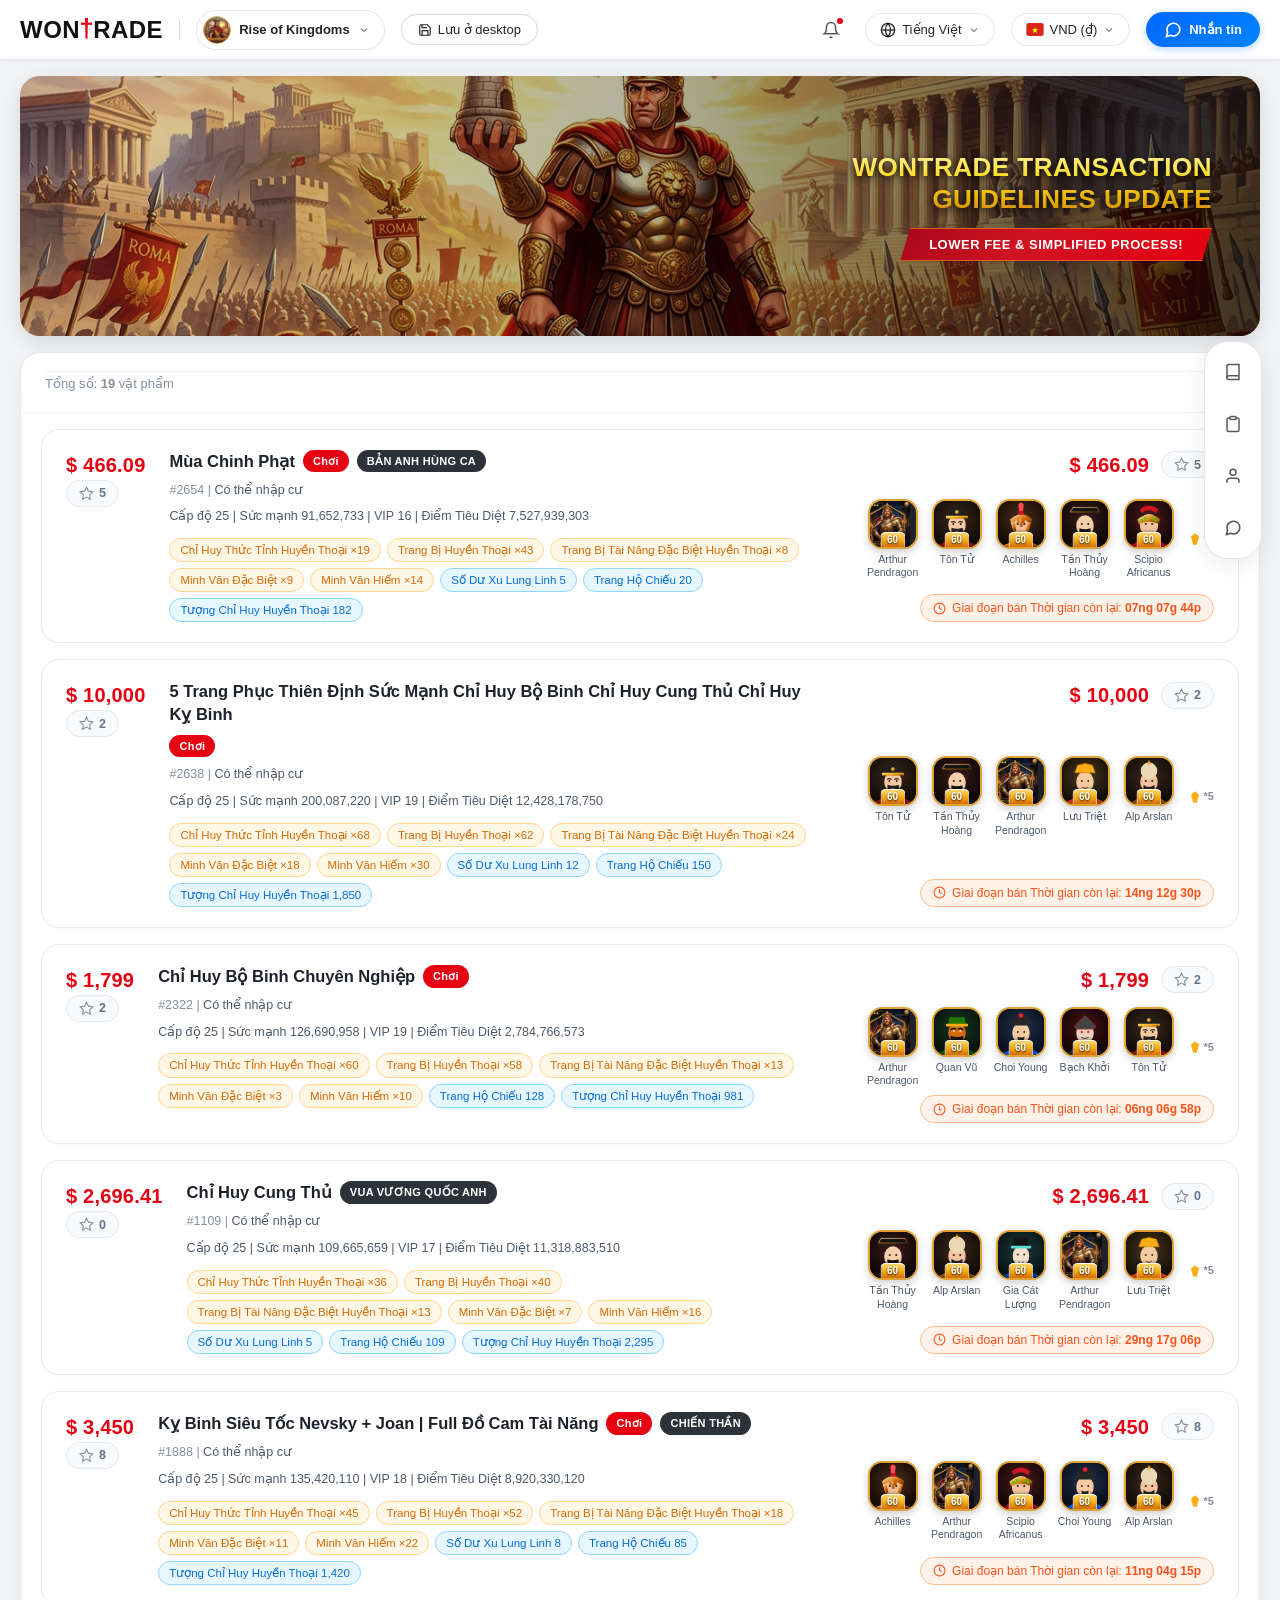
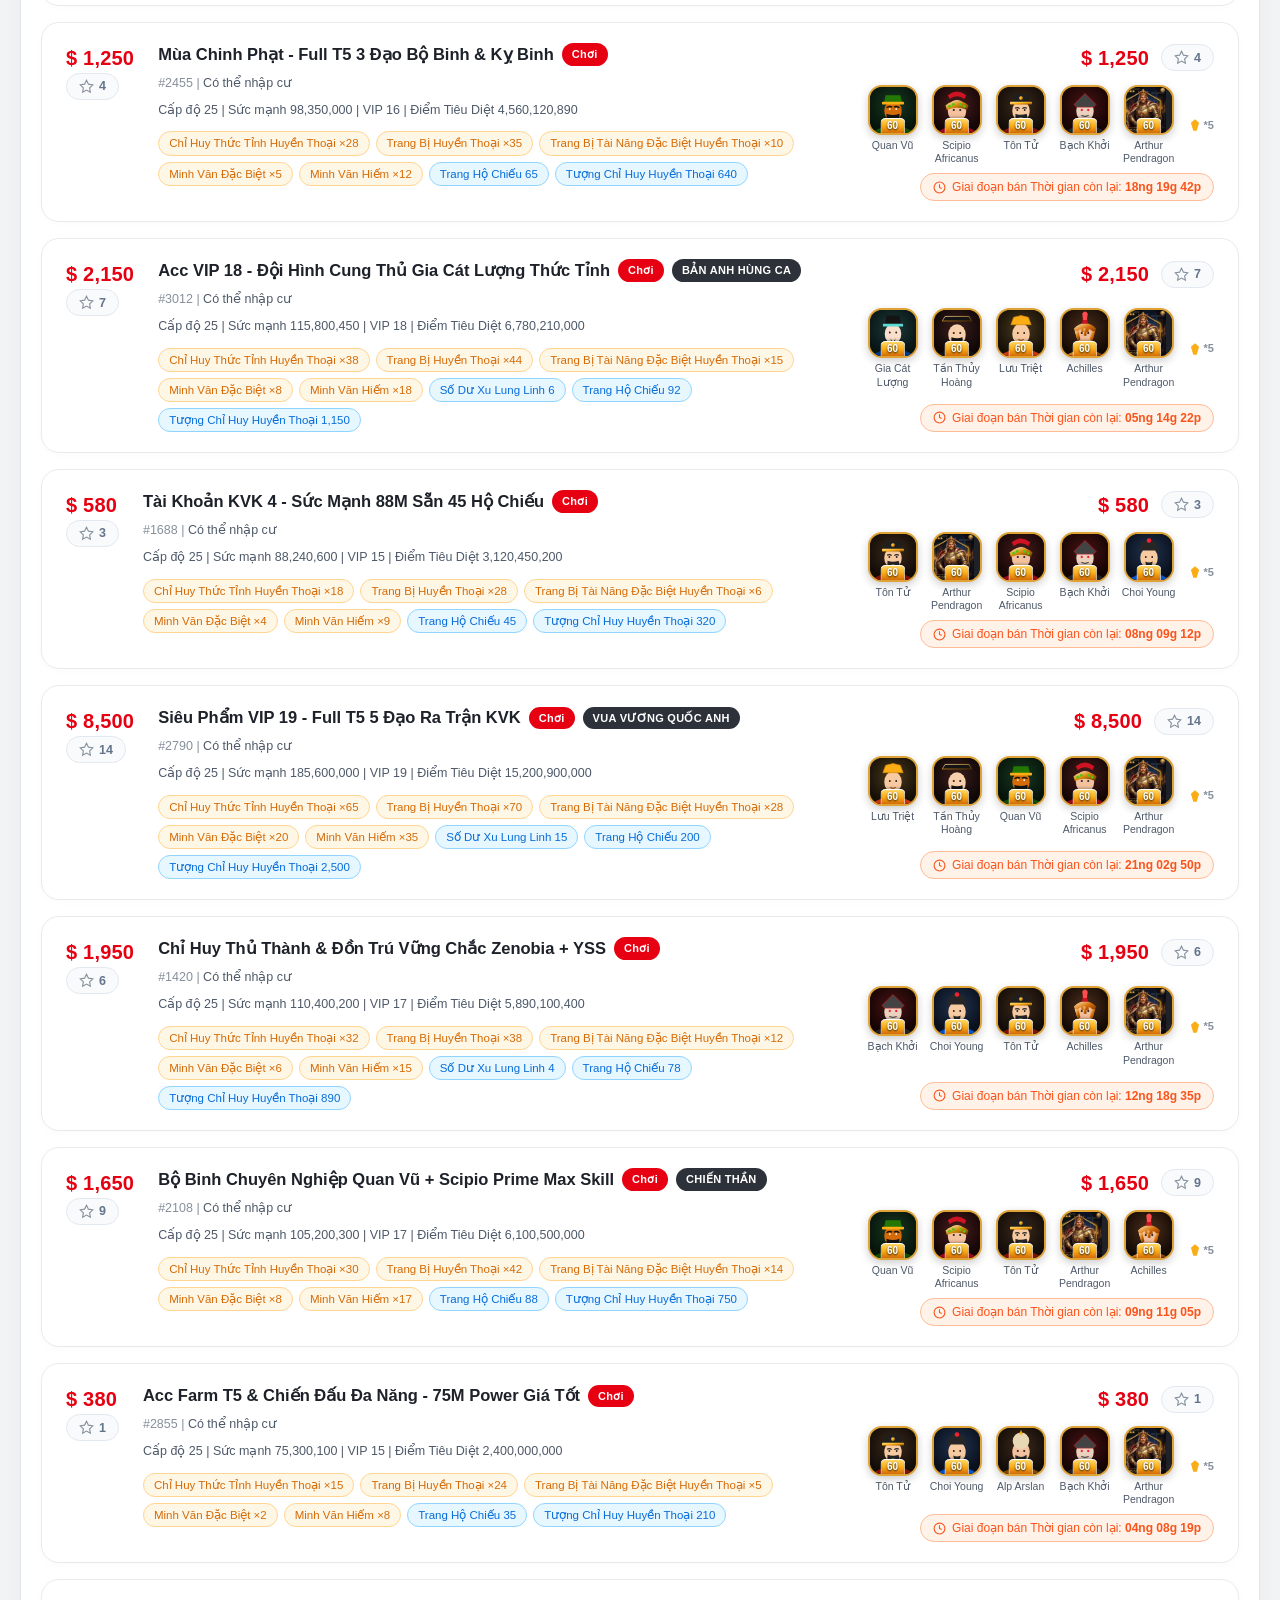
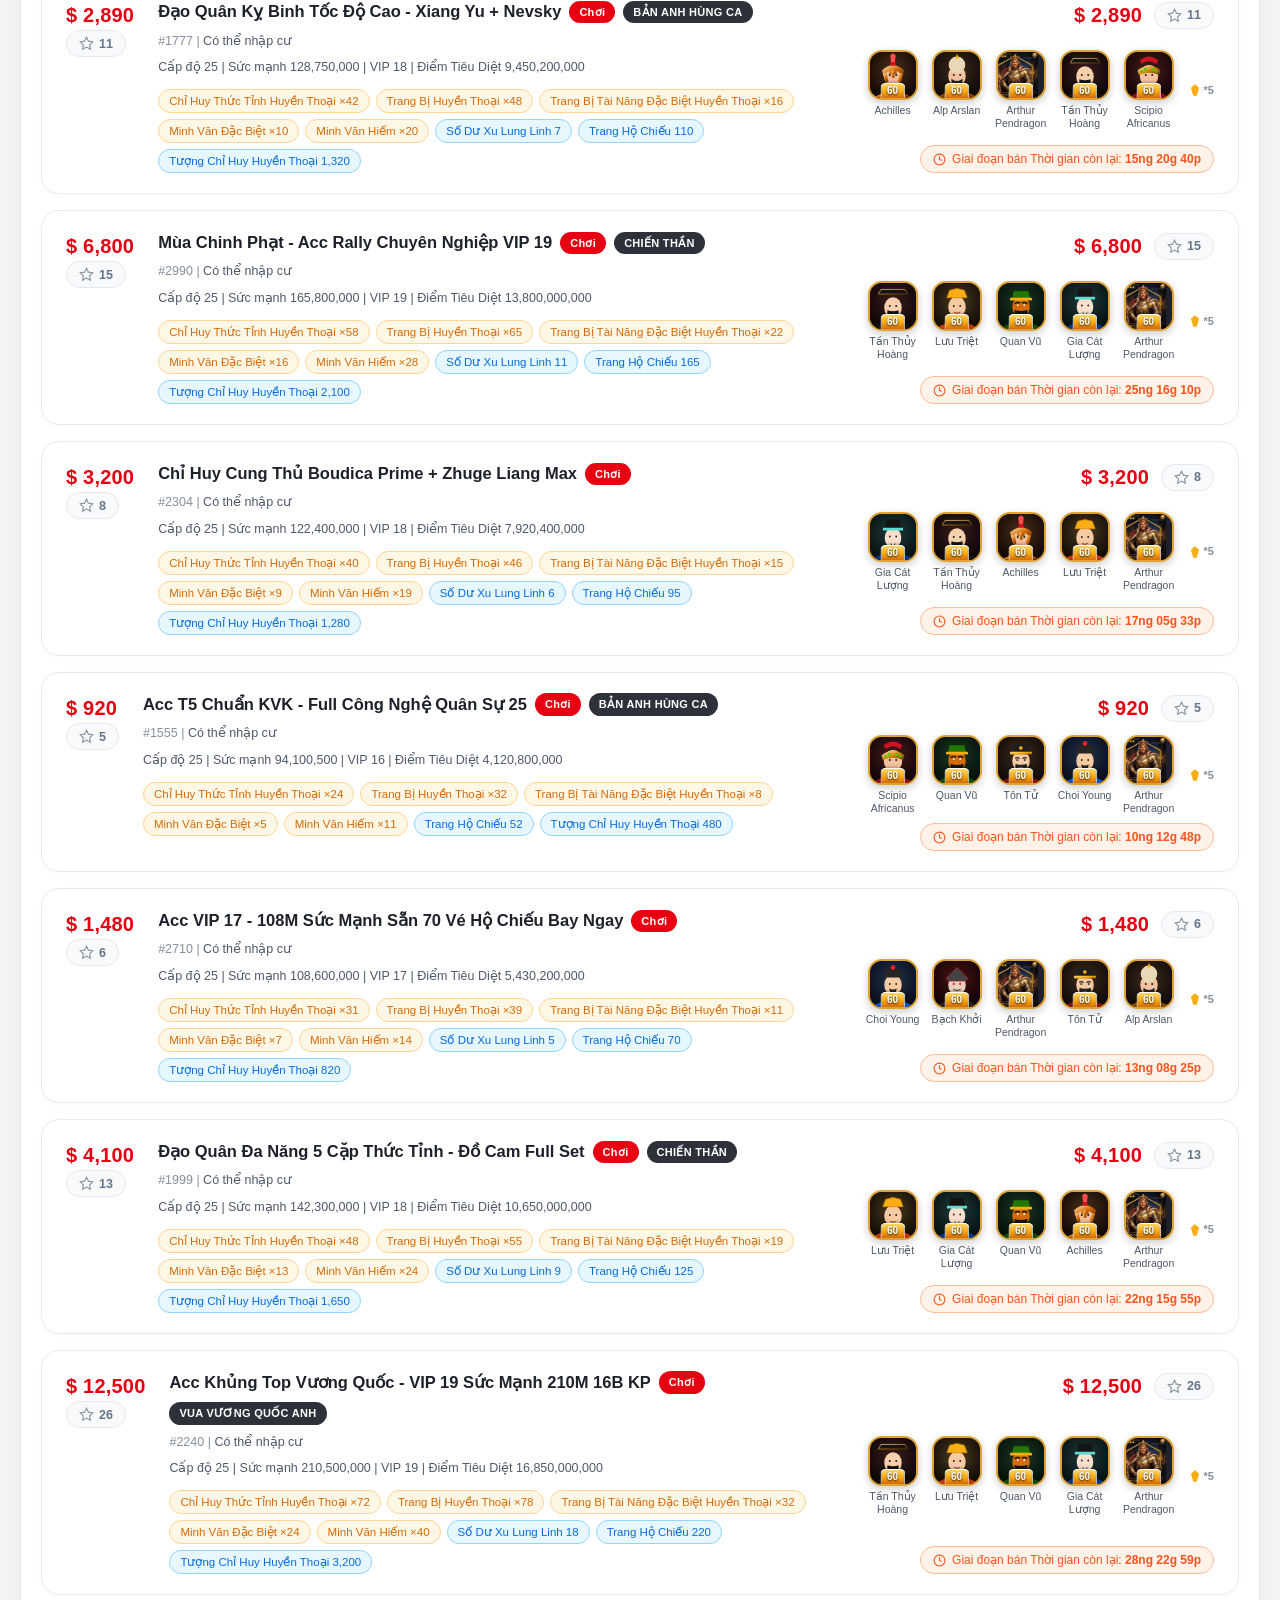
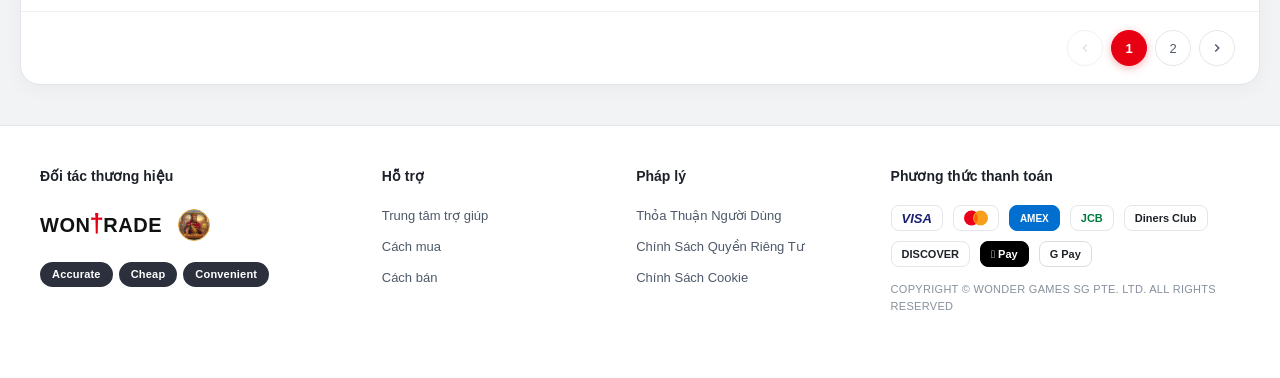
==== commit 6a8504a7: "á" ====
--- a/meo/index.html
+++ b/meo/index.html
@@ -1,465 +1,351 @@
 <!DOCTYPE html>
 <html lang="vi">
 <head>
-    <meta charset="utf-8" />
-    <meta name="viewport" content="width=device-width, initial-scale=1.0, maximum-scale=1.0, user-scalable=no" />
-    <title>Wontrade - Đối tác chính thức của Lilith | Giao dịch tài khoản Rise of Kingdoms</title>
-    <meta name="description" content="Đối tác chính thức của Lilith. Chúng tôi cung cấp dịch vụ mua bán chuyên nghiệp, bảo đảm cho nhân vật trò chơi, được bộ phận hỗ trợ khách hàng chính thức hỗ trợ, bảo vệ 100% tài sản ảo của bạn." />
-    <meta name="keywords" content="Wontrade, Mua bán tướng, Rise of Kingdoms, mua bán tài khoản, mua bán nhân vật trò chơi, định giá tài khoản trò chơi" />
-    <link rel="icon" href="https://static.farlicdn.com/p/trade-web/0.1.0/favicon.ico" />
-    <!-- Core & Component Stylesheet -->
-    <link rel="stylesheet" href="css/index.css" />
+  <meta charset="UTF-8">
+  <meta name="viewport" content="width=device-width, initial-scale=1.0, maximum-scale=1.0, user-scalable=no">
+  <title>WONTRADE - Nền tảng giao dịch Rise of Kingdoms chính thức</title>
+  <meta name="description" content="Nhà giao dịch WONTRADE - Nền tảng giao dịch đối tác chính thức cho Rise of Kingdoms. Mua bán tài khoản, chỉ huy thức tỉnh, trang bị huyền thoại an toàn và nhanh chóng.">
+  <link rel="stylesheet" href="css/index.css">
+  <link rel="icon" href="assets/rok_avatar.jpg" type="image/jpeg">
 </head>
-<body class="bg-[#f5f5f5] text-[#333] font-pingfang-regular antialiased">
-    <div id="__next">
-        <div class="custom-bg w-full min-h-screen flex flex-col">
-            <!-- 1. TOP NAVBAR -->
-            <header class="sticky top-0 z-[500] h-20 bg-white border-b border-gray-100 shadow-xs min-w-[1240px]">
-                <div class="max-w-[1280px] mx-auto flex items-center justify-between h-full px-10">
-                    <div class="flex items-center space-x-1">
-                        <!-- WONTRADE LOGO -->
-                        <a href="index.html" class="flex items-center hover:opacity-85 transition-opacity" title="Wontrade Homepage">
-                            <svg xmlns="http://www.w3.org/2000/svg" width="1em" height="1em" fill="none" viewBox="0 0 190 41" class="text-[176px] h-[45px] pb-1 cursor-pointer">
-                                <path fill="#333" d="M32.705 12.55 25.735 38h-5.111l-4.11-12.546L12.402 38H7.327L.32 12.55h6.541l3.324 13.44 4.11-13.44h4.433l4.11 13.44 3.325-13.44zM54.633 25.06c0 3.825.107 7.4-2.574 10.08C50.201 37 48.056 38 44.946 38s-5.254-1-7.113-2.86c-2.68-2.68-2.574-6.255-2.574-10.08 0-3.824-.107-7.398 2.574-10.08 1.859-1.858 4.003-2.859 7.113-2.859s5.255 1 7.113 2.86c2.681 2.68 2.574 6.255 2.574 10.08m-6.255 0c0-4.646-.358-5.504-.93-6.255-.464-.607-1.358-1.108-2.502-1.108s-2.037.5-2.502 1.108c-.572.751-.93 1.609-.93 6.256 0 4.646.358 5.469.93 6.22.465.607 1.358 1.143 2.502 1.143s2.038-.536 2.502-1.144c.572-.75.93-1.573.93-6.22M77.06 38h-5.468l-8.15-12.797V38h-6.255V12.55h5.468l8.15 12.796V12.55h6.255zM122.415 38h-7.256l-4.504-9.472h-2.109V38h-6.255V12.55h10.08c5.648 0 8.686 4.003 8.686 8.185 0 3.468-2.145 5.648-4.146 6.649zm-7.613-17.265c0-1.322-1.001-2.573-2.717-2.573h-3.539v5.147h3.539c1.716 0 2.717-1.251 2.717-2.574M148.31 38h-6.541l-1.18-3.789h-7.828L131.51 38h-6.541l9.258-25.45h4.825zm-9.365-9.008-2.145-6.791-2.287 6.791zM169.807 25.275c0 4.003.322 7.256-2.645 10.223-1.751 1.751-4.218 2.502-6.863 2.502h-9.436V12.55h9.436c2.645 0 5.112.75 6.863 2.502 2.967 2.967 2.645 6.22 2.645 10.223m-6.255 0c0-4.29-.179-5.004-.679-5.72-.572-.857-1.43-1.429-3.003-1.429h-2.752v14.298h2.752c1.573 0 2.431-.572 3.003-1.43.5-.715.679-1.394.679-5.72M189.671 38h-17.3V12.55h17.3v5.576h-11.045v4.254h10.969v5.576h-10.969v4.468h11.045z"></path>
-                                <path fill="#D30000" d="M96.528 10.626c0 .428-.267.81-.668.958l-2.098.775v24.877c0 .324-.154.629-.415.821l-3.734 2.758-3.734-2.758a1.02 1.02 0 0 1-.415-.821V12.359l-2.098-.775a1.02 1.02 0 0 1-.668-.958V7.804c0-.564.458-1.02 1.022-1.02h3.02l.353-5.706c.033-.539.48-.958 1.02-.958h2.746c.54 0 .986.42 1.019.958l.352 5.705h3.276c.565 0 1.022.457 1.022 1.021z"></path>
-                            </svg>
-                        </a>
-
-                        <!-- GAME SELECTION DROPDOWN -->
-                        <div class="flex items-center space-x-1 relative">
-                            <div class="w-[2px] h-[23px] bg-[#EFEFEF] ms-[40px] me-[20px]"></div>
-                            <div id="game-trigger" class="flex items-center space-x-2 cursor-pointer py-1 px-2 rounded-xl hover:bg-gray-50 transition-colors">
-                                <div class="w-[40px] h-[40px] rounded-[10px] border border-[#EFEFEF] overflow-hidden flex-shrink-0">
-                                    <img src="https://forum-cn-cdn.lilithgames.com/p/LTP/ltp/admin/400e085b-f467-43f2-a403-2a3685a9d874.jpg" alt="Rise of Kingdoms" class="w-full h-full object-cover" />
-                                </div>
-                                <span class="text-base font-medium text-gray-800">Rise of Kingdoms</span>
-                                <svg xmlns="http://www.w3.org/2000/svg" width="1em" height="1em" fill="none" viewBox="0 0 20 20" class="text-[20px] text-gray-400">
-                                    <path stroke="currentColor" stroke-linecap="round" stroke-width="2" d="m13.5 8.852-2.086 2.085a2 2 0 0 1-2.828 0L6.5 8.853"></path>
-                                </svg>
-                            </div>
-
-                            <!-- GAME MENU DROPDOWN -->
-                            <div id="game-menu" class="custom-dropdown-panel w-64">
-                                <div class="custom-dropdown-item active" data-value="rok">
-                                    <div class="flex items-center space-x-3">
-                                        <img src="https://forum-cn-cdn.lilithgames.com/p/LTP/ltp/admin/400e085b-f467-43f2-a403-2a3685a9d874.jpg" class="w-7 h-7 rounded-lg object-cover" alt="ROK" />
-                                        <span class="font-medium">Rise of Kingdoms</span>
-                                    </div>
-                                    <span class="text-xs text-red-500 font-bold">✓</span>
-                                </div>
-                                <div class="custom-dropdown-item" data-value="afk">
-                                    <div class="flex items-center space-x-3">
-                                        <div class="w-7 h-7 rounded-lg bg-indigo-600 text-white flex items-center justify-center font-bold text-xs">AFK</div>
-                                        <span>AFK Arena</span>
-                                    </div>
-                                </div>
-                                <div class="custom-dropdown-item" data-value="cod">
-                                    <div class="flex items-center space-x-3">
-                                        <div class="w-7 h-7 rounded-lg bg-amber-600 text-white flex items-center justify-center font-bold text-xs">COD</div>
-                                        <span>Call of Dragons</span>
-                                    </div>
-                                </div>
-                                <div class="custom-dropdown-item" data-value="farlight">
-                                    <div class="flex items-center space-x-3">
-                                        <div class="w-7 h-7 rounded-lg bg-cyan-600 text-white flex items-center justify-center font-bold text-xs">F84</div>
-                                        <span>Farlight 84</span>
-                                    </div>
-                                </div>
-                            </div>
-                        </div>
-                    </div>
-
-                    <!-- RIGHT ACTIONS -->
-                    <div class="flex items-center">
-                        <button id="btn-sell-header" class="active:opacity-90 cursor-pointer rounded-full min-w-[80px] flex justify-center items-center text-base text-white font-medium bg-gradient-primary text-center h-[40px] px-[20px] py-[10px] shadow-sm hover:shadow-md transition-all">
-                            Bán
-                        </button>
-                    </div>
-                </div>
-            </header>
-
-            <!-- 2. HERO BANNER CAROUSEL -->
-            <div class="adm-swiper adm-swiper-horizontal custom-banner h-banner flex-none shrink-0 relative overflow-hidden bg-black min-w-[1240px]">
-                <div class="adm-swiper-track" id="swiper-track" style="display: flex; width: 100%; transition: transform 0.5s ease-in-out;">
-                    <!-- Slide 1 -->
-                    <div class="w-full flex-shrink-0 relative">
-                        <img src="https://plat-fau-global.lilithgame.com/p/LTP/ltp/admin/54c08be7-d0fc-48ed-beef-1de99f76e9d7.jpg?x-oss-process=image/format,webp" alt="Wontrade Banner 1" class="w-full h-full object-cover block" />
-                    </div>
-                    <!-- Slide 2 -->
-                    <div class="w-full flex-shrink-0 relative">
-                        <img src="https://static.farlicdn.com/p/LTP/ltp/admin/764fcf7f-bcb1-46e6-ac38-1934296fe603.jpg?x-oss-process=image/format,webp" alt="KYC & Fee Update" class="w-full h-full object-cover block" />
-                    </div>
-                    <!-- Slide 3 -->
-                    <div class="w-full flex-shrink-0 relative">
-                        <img src="https://static.farlicdn.com/p/LTP/ltp/admin/96d29156-f1bb-4c4f-9ace-775b1524af85.jpg?x-oss-process=image/format,webp" alt="Kingdom Migration Guide" class="w-full h-full object-cover block" />
-                    </div>
-                </div>
-
-                <!-- Carousel Indicators -->
-                <div class="adm-swiper-indicator absolute bottom-4 left-1/2 -translate-x-1/2 z-20">
-                    <div class="adm-page-indicator adm-page-indicator-horizontal flex items-center space-x-2">
-                        <div class="adm-page-indicator-dot adm-page-indicator-dot-active w-1.5 h-1.5 rounded-full cursor-pointer transition-all bg-white" data-slide="0"></div>
-                        <div class="adm-page-indicator-dot w-1.5 h-1.5 rounded-full cursor-pointer transition-all bg-white/40" data-slide="1"></div>
-                        <div class="adm-page-indicator-dot w-1.5 h-1.5 rounded-full cursor-pointer transition-all bg-white/40" data-slide="2"></div>
-                    </div>
-                </div>
-            </div>
-
-            <!-- 3. MAIN CONTENT AREA -->
-            <main class="bg-[#f5f5f5] flex flex-col pb-[40px] flex-1">
-                <div class="w-[1200px] mx-auto h-full relative">
-                    <!-- FLOATING FILTER CARD -->
-                    <div class="z-10 w-full bg-white min-h-[194px] mx-auto rounded-[24px] pt-6 pb-6 px-10 absolute -top-[50px] shadow-sm border border-gray-100">
-                        <!-- Phase Tabs -->
-                        <div class="flex text-[20px] font-medium space-x-[60px] border-b border-gray-100 pb-4">
-                            <div id="tab-sell" class="cursor-pointer filter-tab-active text-black-one font-semibold hover:text-black-one transition-colors">
-                                Giai đoạn bán
-                            </div>
-                            <div id="tab-preview" class="cursor-pointer text-gray-two hover:text-black-one transition-colors">
-                                Giai đoạn xem trước
-                            </div>
-                        </div>
-
-                        <!-- Filter Row 1 -->
-                        <div class="flex items-center mt-[22px] h-[38px] justify-between">
-                            <!-- All Filters Button -->
-                            <button id="btn-all-filters" class="cursor-pointer rounded-[12px] px-[12px] py-[9px] min-w-[110px] flex justify-center items-center text-[14px] font-normal border border-[#E9E9E9] text-gray-700 bg-white hover:bg-gray-50 transition-colors mr-3 flex-shrink-0">
-                                <svg xmlns="http://www.w3.org/2000/svg" width="16" height="16" fill="currentColor" viewBox="0 0 16 16" class="w-[16px] h-[16px] text-[#666666] mr-2">
-                                    <path d="M6.67 16c-.136 0-.264-.064-.336-.064-.2-.136-.335-.4-.335-.6V9.54L.139 1.073C.003.873-.06.608.075.336.211.136.411 0 .675 0h14.652c.264 0 .464.136.6.336s.064.464-.064.665l-5.86 8.54v4.466q-.001.396-.4.6l-2.661 1.337C6.87 16 6.806 16 6.67 16"></path>
-                                </svg>
-                                <span>Tất cả</span>
-                            </button>
-
-                            <!-- Filters and Search in Line -->
-                            <div class="w-full flex justify-between items-center space-x-3">
-                                <div class="flex items-center space-x-3">
-                                    <!-- Listing Type Dropdown -->
-                                    <div class="relative">
-                                        <div id="listing-type-trigger" class="flex items-center h-[38px] px-3 border border-[#E9E9E9] rounded-[12px] bg-white cursor-pointer hover:border-gray-400 transition-colors text-sm">
-                                            <span class="text-gray-500 mr-1 whitespace-nowrap">Loại niêm yết:</span>
-                                            <span id="listing-type-text" class="text-gray-800 font-medium whitespace-nowrap">Không hạn chế</span>
-                                            <svg class="w-4 h-4 text-gray-400 ml-2" fill="none" stroke="currentColor" viewBox="0 0 24 24">
-                                                <path stroke-linecap="round" stroke-linejoin="round" stroke-width="2" d="M19 9l-7 7-7-7"></path>
-                                            </svg>
-                                        </div>
-                                        <div id="listing-type-menu" class="custom-dropdown-panel w-44">
-                                            <div class="custom-dropdown-item active" data-value="all">Không hạn chế</div>
-                                            <div class="custom-dropdown-item" data-value="normal">Thường</div>
-                                            <div class="custom-dropdown-item" data-value="designated">Chỉ định / Đấu giá</div>
-                                        </div>
-                                    </div>
-
-                                    <!-- Character Status Dropdown -->
-                                    <div class="relative">
-                                        <div id="role-status-trigger" class="flex items-center h-[38px] px-3 border border-[#E9E9E9] rounded-[12px] bg-white cursor-pointer hover:border-gray-400 transition-colors text-sm">
-                                            <span class="text-gray-500 mr-1 whitespace-nowrap">Trạng thái nhân vật:</span>
-                                            <span id="role-status-text" class="text-gray-800 font-medium whitespace-nowrap">Không hạn chế</span>
-                                            <svg class="w-4 h-4 text-gray-400 ml-2" fill="none" stroke="currentColor" viewBox="0 0 24 24">
-                                                <path stroke-linecap="round" stroke-linejoin="round" stroke-width="2" d="M19 9l-7 7-7-7"></path>
-                                            </svg>
-                                        </div>
-                                        <div id="role-status-menu" class="custom-dropdown-panel w-44">
-                                            <div class="custom-dropdown-item active" data-value="all">Không hạn chế</div>
-                                            <div class="custom-dropdown-item" data-value="can_migrate">Có thể nhập cư</div>
-                                        </div>
-                                    </div>
-
-                                    <!-- Price Range Inputs -->
-                                    <div class="flex w-[290px] items-center space-x-2">
-                                        <div class="flex items-center bg-white px-3 py-1.5 rounded-full border border-[#E9E9E9] flex-1 focus-within:border-gray-600 transition-colors">
-                                            <span class="text-gray-500 text-xs mr-1">$</span>
-                                            <input type="number" id="min-price-input" class="w-full text-xs outline-none bg-transparent placeholder-gray-400" placeholder="Giá tối thiểu" />
-                                        </div>
-                                        <div class="w-2.5 h-[1px] bg-gray-400"></div>
-                                        <div class="flex items-center bg-white px-3 py-1.5 rounded-full border border-[#E9E9E9] flex-1 focus-within:border-gray-600 transition-colors">
-                                            <span class="text-gray-500 text-xs mr-1">$</span>
-                                            <input type="number" id="max-price-input" class="w-full text-xs outline-none bg-transparent placeholder-gray-400" placeholder="Giá tối đa" />
-                                        </div>
-                                    </div>
-                                </div>
-
-                                <!-- Search by Product ID -->
-                                <div class="flex items-center bg-white rounded-full border border-[#E9E9E9] px-3.5 py-1.5 w-[220px] focus-within:border-gray-600 transition-colors">
-                                    <svg xmlns="http://www.w3.org/2000/svg" width="15" height="15" fill="none" viewBox="0 0 15 15" class="text-gray-400 mr-2 flex-shrink-0">
-                                        <path fill="#999" d="M5.833 0a5.833 5.833 0 1 0 3.501 10.499 1 1 0 0 0 .077.09l3.333 3.333a.833.833 0 1 0 1.178-1.178L10.59 9.411a1 1 0 0 0-.09-.077A5.833 5.833 0 0 0 5.833 0m0 1.667a4.167 4.167 0 1 1 0 8.333 4.167 4.167 0 0 1 0-8.333"></path>
-                                    </svg>
-                                    <input type="text" id="search-id-input" class="w-full text-xs outline-none bg-transparent placeholder-gray-400" placeholder="Tìm kiếm ID sản phẩm..." />
-                                </div>
-                            </div>
-                        </div>
-
-                        <!-- Filter Row 2 (Summary & Sort) -->
-                        <div class="flex items-center mt-[24px] justify-between pt-2 border-t border-gray-50">
-                            <!-- Left: Counter & Reset -->
-                            <div class="flex items-center space-x-4">
-                                <span id="total-count-text" class="text-gray-800 font-semibold text-sm">Tổng số: 10 vật phẩm</span>
-                                <button id="reset-all-btn" class="cursor-pointer rounded-full px-3 py-1 text-xs font-normal border border-[#E9E9E9] text-[#666] bg-white hover:bg-gray-100 hover:text-black transition-colors">
-                                    Cài lại hết
-                                </button>
-                            </div>
-
-                            <!-- Right: Checkbox & Sort Selector -->
-                            <div class="flex items-center space-x-6">
-                                <div id="usable-only-checkbox" class="flex items-center space-x-2 cursor-pointer select-none">
-                                    <div id="usable-only-checkmark" class="rounded-full border border-gray-300 w-4 h-4 flex items-center justify-center transition-colors"></div>
-                                    <span class="text-sm text-gray-700">Vật phẩm có thể sử dụng</span>
-                                </div>
-
-                                <!-- Sort Dropdown -->
-                                <div class="relative">
-                                    <div id="sort-trigger" class="flex items-center h-[38px] px-3.5 border border-[#E9E9E9] rounded-[12px] bg-white cursor-pointer hover:border-gray-400 transition-colors text-sm min-w-[120px]">
-                                        <svg xmlns="http://www.w3.org/2000/svg" width="16" height="14" fill="none" viewBox="0 0 16 14" class="w-4 h-[14px] text-[#666666] mr-2">
-                                            <path fill="currentColor" d="M13.18 10.354 14.533 9a.86.86 0 0 1 1.214 1.215l-2.75 2.749a.86.86 0 0 1-.48.309.858.858 0 0 1-1.057-.979V1.561a.858.858 0 1 1 1.718 0zM.858 1.81H8.3a.859.859 0 1 1 0 1.718H.859a.859.859 0 0 1 0-1.718m0 4.58H8.3a.859.859 0 1 1 0 1.717H.859a.859.859 0 1 1 0-1.718zm0 4.579H8.3a.859.859 0 1 1 0 1.718H.859a.859.859 0 0 1 0-1.718"></path>
-                                        </svg>
-                                        <span id="sort-text" class="text-gray-800 font-medium">Chung</span>
-                                        <svg class="w-4 h-4 text-gray-400 ml-auto" fill="none" stroke="currentColor" viewBox="0 0 24 24">
-                                            <path stroke-linecap="round" stroke-linejoin="round" stroke-width="2" d="M19 9l-7 7-7-7"></path>
-                                        </svg>
-                                    </div>
-                                    <div id="sort-menu" class="custom-dropdown-panel right-0 left-auto w-48">
-                                        <div class="custom-dropdown-item active" data-value="default">Mặc định (Chung)</div>
-                                        <div class="custom-dropdown-item" data-value="price_asc">Giá: Thấp đến cao</div>
-                                        <div class="custom-dropdown-item" data-value="price_desc">Giá: Cao đến thấp</div>
-                                        <div class="custom-dropdown-item" data-value="power_desc">Lực chiến: Cao đến thấp</div>
-                                        <div class="custom-dropdown-item" data-value="vip_desc">VIP: Cao đến thấp</div>
-                                    </div>
-                                </div>
-                            </div>
-                        </div>
-                    </div>
-
-                    <!-- PRODUCTS LIST CONTAINER -->
-                    <div class="mt-[2px] pt-[190px] min-h-[500px]">
-                        <div id="products-container" class="space-y-3">
-                            <!-- Dynamically populated by js/index.js -->
-                        </div>
-
-                        <!-- PAGINATION -->
-                        <div id="pagination-container" class="my-6">
-                            <!-- Dynamically generated pagination -->
-                        </div>
-                    </div>
-                </div>
-            </main>
-
-            <!-- 4. OFFICIAL FOOTER -->
-            <footer class="w-full bg-white mt-auto shrink-0 border-t border-gray-100 py-[45px] px-[120px] text-[#666] text-[14px] leading-6 min-w-[1240px]">
-                <div class="max-w-[1200px] mx-auto">
-                    <div class="grid grid-cols-4 gap-12 pb-8 border-b border-gray-100">
-                        <!-- Col 1: Brand Partnership -->
-                        <div>
-                            <h3 class="mb-[18px] text-[#333] font-bold text-base">Đối tác thương hiệu</h3>
-                            <div class="mb-[16px] flex items-center">
-                                <svg xmlns="http://www.w3.org/2000/svg" width="1em" height="1em" fill="none" viewBox="0 0 190 41" class="text-[100px] h-[40px] mr-[20px]">
-                                    <path fill="#333" d="M32.705 12.55 25.735 38h-5.111l-4.11-12.546L12.402 38H7.327L.32 12.55h6.541l3.324 13.44 4.11-13.44h4.433l4.11 13.44 3.325-13.44zM54.633 25.06c0 3.825.107 7.4-2.574 10.08C50.201 37 48.056 38 44.946 38s-5.254-1-7.113-2.86c-2.68-2.68-2.574-6.255-2.574-10.08 0-3.824-.107-7.398 2.574-10.08 1.859-1.858 4.003-2.859 7.113-2.859s5.255 1 7.113 2.86c2.681 2.68 2.574 6.255 2.574 10.08m-6.255 0c0-4.646-.358-5.504-.93-6.255-.464-.607-1.358-1.108-2.502-1.108s-2.037.5-2.502 1.108c-.572.751-.93 1.609-.93 6.256 0 4.646.358 5.469.93 6.22.465.607 1.358 1.143 2.502 1.143s2.038-.536 2.502-1.144c.572-.75.93-1.573.93-6.22M77.06 38h-5.468l-8.15-12.797V38h-6.255V12.55h5.468l8.15 12.796V12.55h6.255zM122.415 38h-7.256l-4.504-9.472h-2.109V38h-6.255V12.55h10.08c5.648 0 8.686 4.003 8.686 8.185 0 3.468-2.145 5.648-4.146 6.649zm-7.613-17.265c0-1.322-1.001-2.573-2.717-2.573h-3.539v5.147h3.539c1.716 0 2.717-1.251 2.717-2.574M148.31 38h-6.541l-1.18-3.789h-7.828L131.51 38h-6.541l9.258-25.45h4.825zm-9.365-9.008-2.145-6.791-2.287 6.791zM169.807 25.275c0 4.003.322 7.256-2.645 10.223-1.751 1.751-4.218 2.502-6.863 2.502h-9.436V12.55h9.436c2.645 0 5.112.75 6.863 2.502 2.967 2.967 2.645 6.22 2.645 10.223m-6.255 0c0-4.29-.179-5.004-.679-5.72-.572-.857-1.43-1.429-3.003-1.429h-2.752v14.298h2.752c1.573 0 2.431-.572 3.003-1.43.5-.715.679-1.394.679-5.72M189.671 38h-17.3V12.55h17.3v5.576h-11.045v4.254h10.969v5.576h-10.969v4.468h11.045z"></path>
-                                    <path fill="#D30000" d="M96.528 10.626c0 .428-.267.81-.668.958l-2.098.775v24.877c0 .324-.154.629-.415.821l-3.734 2.758-3.734-2.758a1.02 1.02 0 0 1-.415-.821V12.359l-2.098-.775a1.02 1.02 0 0 1-.668-.958V7.804c0-.564.458-1.02 1.022-1.02h3.02l.353-5.706c.033-.539.48-.958 1.02-.958h2.746c.54 0 .986.42 1.019.958l.352 5.705h3.276c.565 0 1.022.457 1.022 1.021z"></path>
-                                </svg>
-                                <img src="https://plat-fau-global.lilithgame.com/d/trade-web/0.1.0/rok_bottom_logo.png" class="h-[36px] object-contain" alt="Lilith Games" />
-                            </div>
-                            <div class="text-xs text-gray-500 font-medium">
-                                <span>Chính xác</span>
-                                <span class="mx-2 text-gray-300">|</span>
-                                <span>Tiết kiệm</span>
-                                <span class="mx-2 text-gray-300">|</span>
-                                <span>Tiện lợi</span>
-                            </div>
-                        </div>
-
-                        <!-- Col 2: Support -->
-                        <div>
-                            <h3 class="mb-[18px] text-[#333] font-bold text-base">Hỗ trợ khách hàng</h3>
-                            <ul class="space-y-2 text-sm text-gray-600">
-                                <li><a href="#" class="hover:text-red-600 transition-colors">Trung tâm trợ giúp 24/7</a></li>
-                                <li><a href="#" class="hover:text-red-600 transition-colors">Hướng dẫn mua tài khoản</a></li>
-                                <li><a href="#" class="hover:text-red-600 transition-colors">Hướng dẫn đăng bán</a></li>
-                                <li><a href="#" class="hover:text-red-600 transition-colors">Quy trình bàn giao qua Lilith</a></li>
-                            </ul>
-                        </div>
-
-                        <!-- Col 3: Legal -->
-                        <div>
-                            <h3 class="mb-[18px] text-[#333] font-bold text-base">Pháp lý & Điều khoản</h3>
-                            <ul class="space-y-2 text-sm text-gray-600">
-                                <li><a href="#" class="hover:text-red-600 transition-colors">Thỏa Thuận Người Dùng</a></li>
-                                <li><a href="#" class="hover:text-red-600 transition-colors">Chính Sách Quyền Riêng Tư</a></li>
-                                <li><a href="#" class="hover:text-red-600 transition-colors">Chính Sách Cookie</a></li>
-                                <li><a href="#" class="hover:text-red-600 transition-colors">Cam kết bồi thường 100%</a></li>
-                            </ul>
-                        </div>
-
-                        <!-- Col 4: Payment Methods -->
-                        <div>
-                            <h3 class="mb-[18px] text-[#333] font-bold text-base">Phương thức thanh toán</h3>
-                            <div class="grid grid-cols-4 gap-2.5">
-                                <img src="https://plat-fau-global.lilithgame.com/d/trade-web/0.1.0/visa.png" class="h-7 w-auto object-contain border border-gray-100 rounded p-0.5 bg-white" alt="Visa" />
-                                <img src="https://plat-fau-global.lilithgame.com/d/trade-web/0.1.0/mastercard.png" class="h-7 w-auto object-contain border border-gray-100 rounded p-0.5 bg-white" alt="MasterCard" />
-                                <img src="https://plat-fau-global.lilithgame.com/d/trade-web/0.1.0/amex.png" class="h-7 w-auto object-contain border border-gray-100 rounded p-0.5 bg-white" alt="AMEX" />
-                                <img src="https://plat-fau-global.lilithgame.com/d/trade-web/0.1.0/jcb.png" class="h-7 w-auto object-contain border border-gray-100 rounded p-0.5 bg-white" alt="JCB" />
-                                <img src="https://plat-fau-global.lilithgame.com/d/trade-web/0.1.0/applepay.png" class="h-7 w-auto object-contain border border-gray-100 rounded p-0.5 bg-white" alt="Apple Pay" />
-                                <img src="https://plat-fau-global.lilithgame.com/d/trade-web/0.1.0/googlepay.png" class="h-7 w-auto object-contain border border-gray-100 rounded p-0.5 bg-white" alt="Google Pay" />
-                                <img src="https://plat-fau-global.lilithgame.com/d/trade-web/0.1.0/dinersclub.png" class="h-7 w-auto object-contain border border-gray-100 rounded p-0.5 bg-white" alt="Diners Club" />
-                                <img src="https://plat-fau-global.lilithgame.com/d/trade-web/0.1.0/discover.png" class="h-7 w-auto object-contain border border-gray-100 rounded p-0.5 bg-white" alt="Discover" />
-                            </div>
-                        </div>
-                    </div>
-
-                    <div class="pt-6 text-center text-xs text-gray-400">
-                        COPYRIGHT © 2026 WONDER GAMES SG PTE. LTD. & LILITH GAMES. ALL RIGHTS RESERVED.
-                    </div>
-                </div>
-            </footer>
-
-            <!-- 5. FLOATING TOOLBAR -->
-            <div class="fixed right-6 bottom-10 z-[600] flex flex-col items-center space-y-3">
-                <!-- Customer Service -->
-                <button id="btn-customer-service" class="float-tool-item w-12 h-12 bg-white rounded-full shadow-lg border border-gray-200 flex items-center justify-center text-gray-600 hover:text-red-600 hover:bg-gray-50 transition-all" title="Hỗ trợ trực tuyến">
-                    <svg xmlns="http://www.w3.org/2000/svg" width="22" height="22" fill="none" viewBox="0 0 24 24">
-                        <path fill="currentColor" d="M12 2C7.616 2 3.926 4.97 2.83 9.007A2 2 0 0 0 1 11v3a1 1 0 0 0 1 1h.715a1 1 0 0 0 1.785-.619V11.5a7.5 7.5 0 0 1 15 0v1A7.5 7.5 0 0 1 12 20a1 1 0 0 0 0 2c4.381 0 8.07-2.966 9.168-7H22a1 1 0 0 0 1-1v-3a2 2 0 0 0-1.83-1.993C20.074 4.97 16.383 2 12 2"></path>
-                    </svg>
-                </button>
-
-                <!-- Feedback -->
-                <button id="btn-feedback" class="float-tool-item w-12 h-12 bg-white rounded-full shadow-lg border border-gray-200 flex items-center justify-center text-gray-600 hover:text-red-600 hover:bg-gray-50 transition-all" title="Góp ý phản hồi">
-                    <svg xmlns="http://www.w3.org/2000/svg" width="20" height="20" fill="none" viewBox="0 0 24 24">
-                        <path fill="currentColor" d="M3 17.25V21h3.75L17.81 9.94l-3.75-3.75L3 17.25zM20.71 7.04c.39-.39.39-1.02 0-1.41l-2.34-2.34c-.39-.39-1.02-.39-1.41 0l-1.83 1.83 3.75 3.75 1.83-1.83z"></path>
-                    </svg>
-                </button>
-
-                <!-- Scroll to Top -->
-                <button id="btn-scroll-top" class="float-tool-item w-12 h-12 bg-red-600 text-white rounded-full shadow-lg flex items-center justify-center hover:bg-red-700 transition-all opacity-0 pointer-events-none" title="Lên đầu trang">
-                    <svg class="w-5 h-5" fill="none" stroke="currentColor" viewBox="0 0 24 24">
-                        <path stroke-linecap="round" stroke-linejoin="round" stroke-width="2.5" d="M5 10l7-7m0 0l7 7m-7-7v18"></path>
-                    </svg>
-                </button>
-            </div>
-        </div>
+<body>
+
+  <div class="app-viewport">
+    <!-- ======================================================================
+         DESKTOP HEADER
+         ====================================================================== -->
+    <header class="site-header">
+      <div class="header-inner">
+        <!-- Left Nav -->
+        <div class="header-left">
+          <div class="logo">
+            WON<span class="logo-dagger">†</span>RADE
+          </div>
+          <div class="header-divider"></div>
+
+          <!-- Game Selector Dropdown -->
+          <div class="game-selector-dropdown" onclick="showActionNotice('Chọn trò chơi: Rise of Kingdoms')">
+            <img src="assets/rok_avatar.jpg" alt="Rise of Kingdoms" class="game-avatar">
+            <span class="game-name">Rise of Kingdoms</span>
+            <svg class="chevron-svg" width="12" height="12" viewBox="0 0 24 24" fill="none" stroke="currentColor" stroke-width="2.5"><polyline points="6 9 12 15 18 9"></polyline></svg>
+          </div>
+
+          <!-- Desktop Save Button -->
+          <button class="btn-desktop-save" onclick="showActionNotice('Đã lưu lối tắt vào desktop')">
+            <svg width="14" height="14" viewBox="0 0 24 24" fill="none" stroke="currentColor" stroke-width="2">
+              <path d="M19 21H5a2 2 0 0 1-2-2V5a2 2 0 0 1 2-2h11l5 5v11a2 2 0 0 1-2 2z"></path>
+              <polyline points="17 21 17 13 7 13 7 21"></polyline>
+              <polyline points="7 3 7 8 15 8"></polyline>
+            </svg>
+            <span>Lưu ở desktop</span>
+          </button>
+        </div>
+
+        <!-- Right Nav -->
+        <div class="header-right">
+          <!-- Notification Bell -->
+          <button class="header-icon-btn" onclick="showActionNotice('Không có thông báo mới')">
+            <svg width="18" height="18" viewBox="0 0 24 24" fill="none" stroke="currentColor" stroke-width="2">
+              <path d="M18 8A6 6 0 0 0 6 8c0 7-3 9-3 9h18s-3-2-3-9"></path>
+              <path d="M13.73 21a2 2 0 0 1-3.46 0"></path>
+            </svg>
+            <span class="badge-dot"></span>
+          </button>
+
+          <!-- Language Selector -->
+          <div class="header-select-btn" onclick="showActionNotice('Đổi ngôn ngữ')">
+            <svg width="16" height="16" viewBox="0 0 24 24" fill="none" stroke="currentColor" stroke-width="2">
+              <circle cx="12" cy="12" r="10"></circle>
+              <line x1="2" y1="12" x2="22" y2="12"></line>
+              <path d="M12 2a15.3 15.3 0 0 1 4 10 15.3 15.3 0 0 1-4 10 15.3 15.3 0 0 1-4-10 15.3 15.3 0 0 1 4-10z"></path>
+            </svg>
+            <span>Tiếng Việt</span>
+            <svg class="chevron-svg" width="12" height="12" viewBox="0 0 24 24" fill="none" stroke="currentColor" stroke-width="2.5"><polyline points="6 9 12 15 18 9"></polyline></svg>
+          </div>
+
+          <!-- Currency Selector (VND) -->
+          <div class="header-select-btn" onclick="showActionNotice('Đơn vị tiền tệ: VND (₫)')">
+            <svg class="flag-icon" viewBox="0 0 640 480">
+              <rect width="640" height="480" fill="#da251d"/>
+              <polygon points="320,150 348,235 438,235 365,288 393,373 320,320 247,373 275,288 202,235 292,235" fill="#ffff00"/>
+            </svg>
+            <span>VND (₫)</span>
+            <svg class="chevron-svg" width="12" height="12" viewBox="0 0 24 24" fill="none" stroke="currentColor" stroke-width="2.5"><polyline points="6 9 12 15 18 9"></polyline></svg>
+          </div>
+
+          <!-- Contact Zalo Message Button -->
+          <a href="https://zalo.me/0372996420" target="_blank" rel="noopener noreferrer" class="btn-chat-zalo" title="Nhắn tin Zalo: 0372996420">
+            <svg width="18" height="18" viewBox="0 0 24 24" fill="none" stroke="currentColor" stroke-width="2.2" stroke-linecap="round" stroke-linejoin="round">
+              <path d="M21 11.5a8.38 8.38 0 0 1-.9 3.8 8.5 8.5 0 0 1-7.6 4.7 8.38 8.38 0 0 1-3.8-.9L3 21l1.9-5.7a8.38 8.38 0 0 1-.9-3.8 8.5 8.5 0 0 1 4.7-7.6 8.38 8.38 0 0 1 3.8-.9h.5a8.48 8.48 0 0 1 8 8v.5z"></path>
+            </svg>
+            <span>Nhắn tin</span>
+          </a>
+        </div>
+      </div>
+    </header>
+
+    <!-- ======================================================================
+         HERO BANNER
+         ====================================================================== -->
+    <div class="hero-banner-container">
+      <!-- Mobile Floating Header Bar (Overlay on Banner) -->
+      <div class="mobile-header-bar">
+        <div class="mobile-logo">
+          WON<span class="logo-dagger">†</span>RADE
+        </div>
+        <div class="mobile-header-right">
+          <a href="javascript:void(0)" class="mobile-nav-link" onclick="showActionNotice('Xem quy tắc')">
+            <svg width="12" height="12" viewBox="0 0 24 24" fill="none" stroke="currentColor" stroke-width="2"><path d="M4 19.5A2.5 2.5 0 0 1 6.5 17H20"></path><path d="M6.5 2H20v20H6.5A2.5 2.5 0 0 1 4 19.5v-15A2.5 2.5 0 0 1 6.5 2z"></path></svg>
+            <span>Quy tắc</span>
+          </a>
+          
+          <div class="mobile-gold-badge" title="Chứng nhận Rise of Kingdoms">
+            <svg width="14" height="14" viewBox="0 0 24 24" fill="currentColor">
+              <polygon points="12 2 15.09 8.26 22 9.27 17 14.14 18.18 21.02 12 17.77 5.82 21.02 7 14.14 2 9.27 8.91 8.26 12 2"/>
+            </svg>
+          </div>
+
+          <div class="mobile-header-icon" onclick="showActionNotice('Thông báo')">
+            <svg width="17" height="17" viewBox="0 0 24 24" fill="none" stroke="currentColor" stroke-width="2">
+              <path d="M18 8A6 6 0 0 0 6 8c0 7-3 9-3 9h18s-3-2-3-9"></path>
+              <path d="M13.73 21a2 2 0 0 1-3.46 0"></path>
+            </svg>
+          </div>
+
+          <div class="mobile-header-icon" onclick="showActionNotice('Ngôn ngữ')">
+            <svg width="17" height="17" viewBox="0 0 24 24" fill="none" stroke="currentColor" stroke-width="2">
+              <circle cx="12" cy="12" r="10"></circle>
+              <line x1="2" y1="12" x2="22" y2="12"></line>
+              <path d="M12 2a15.3 15.3 0 0 1 4 10 15.3 15.3 0 0 1-4 10 15.3 15.3 0 0 1-4-10 15.3 15.3 0 0 1 4-10z"></path>
+            </svg>
+          </div>
+
+          <div class="mobile-header-icon" onclick="showActionNotice('Đơn vị tiền tệ: VND (₫)')" title="Tiền tệ: VND">
+            <span style="font-weight: 700; font-size: 13px; color: #fff;">₫</span>
+          </div>
+
+          <!-- Mobile Zalo Message Link -->
+          <a href="https://zalo.me/0372996420" target="_blank" rel="noopener noreferrer" class="mobile-header-icon" title="Nhắn tin Zalo: 0372996420" style="color: #fff; text-decoration: none; display: flex; align-items: center; justify-content: center;">
+            <svg width="17" height="17" viewBox="0 0 24 24" fill="none" stroke="currentColor" stroke-width="2.2" stroke-linecap="round" stroke-linejoin="round">
+              <path d="M21 11.5a8.38 8.38 0 0 1-.9 3.8 8.5 8.5 0 0 1-7.6 4.7 8.38 8.38 0 0 1-3.8-.9L3 21l1.9-5.7a8.38 8.38 0 0 1-.9-3.8 8.5 8.5 0 0 1 4.7-7.6 8.38 8.38 0 0 1 3.8-.9h.5a8.48 8.48 0 0 1 8 8v.5z"></path>
+            </svg>
+          </a>
+        </div>
+      </div>
+
+      <!-- Banner Body -->
+      <div class="hero-banner">
+        <!-- Desktop Overlay Text -->
+        <div class="banner-overlay-content">
+          <h1 class="banner-headline">WONTRADE TRANSACTION GUIDELINES UPDATE</h1>
+          <div class="banner-ribbon">LOWER FEE &amp; SIMPLIFIED PROCESS!</div>
+        </div>
+
+        <!-- Mobile Overlay Text -->
+        <div class="mobile-banner-content">
+          <div class="mobile-banner-title">NHÀ GIAO DỊCH WONTRADE</div>
+          <div class="mobile-banner-subtitle">CHÍNH THỨC PHÁT HÀNH</div>
+          <div class="mobile-banner-badge">PLATFORUM GIAO DỊCH ĐỐI TÁC CHÍNH THỨC</div>
+          <div class="carousel-dots">
+            <div class="carousel-dot"></div>
+            <div class="carousel-dot active"></div>
+            <div class="carousel-dot"></div>
+          </div>
+        </div>
+      </div>
     </div>
 
-    <!-- 6. MODALS -->
-    <!-- Modal 1: Account Detail View -->
-    <div id="modal-detail" class="modal-backdrop">
-        <div class="modal-box">
-            <button id="modal-detail-close" class="absolute top-5 right-5 text-gray-400 hover:text-gray-700 p-2 rounded-full hover:bg-gray-100 transition-all">
-                <svg class="w-6 h-6" fill="none" stroke="currentColor" viewBox="0 0 24 24">
-                    <path stroke-linecap="round" stroke-linejoin="round" stroke-width="2" d="M6 18L18 6M6 6l12 12"></path>
+    <!-- ======================================================================
+         MAIN CONTENT AREA
+         ====================================================================== -->
+    <main class="main-wrapper">
+      <div class="content-card">
+        <!-- ==================================================================
+             ITEM COUNT BAR (CHỈ HIỂN THỊ SỐ LƯỢNG VẬT PHẨM)
+             ================================================================== -->
+        <div class="filter-section">
+          <div class="filter-row-bottom" style="margin: 0; padding: 2px 0;">
+            <div class="filter-bottom-left">
+              <span>Tổng số: <strong class="item-count-val">19</strong> vật phẩm</span>
+            </div>
+          </div>
+        </div>
+
+        <!-- Mobile Item Count Bar -->
+        <div class="mobile-filter-bar">
+          <div class="mobile-filter-subrow" style="margin-top: 0; padding: 2px 0;">
+            <div>Tổng số: <strong class="item-count-val">19</strong> vật phẩm</div>
+          </div>
+        </div>
+
+        <!-- ==================================================================
+             PRODUCT LISTINGS
+             ================================================================== -->
+        <div class="listings-container" id="listingsContainer">
+          <!-- Dynamically populated by js/index.js -->
+        </div>
+
+        <!-- Pagination (Desktop) -->
+        <div class="pagination-wrap">
+          <button class="page-btn disabled" aria-label="Trang trước">
+            <svg width="14" height="14" viewBox="0 0 24 24" fill="none" stroke="currentColor" stroke-width="2.5"><polyline points="15 18 9 12 15 6"></polyline></svg>
+          </button>
+          <button class="page-btn active">1</button>
+          <button class="page-btn" onclick="showActionNotice('Chuyển sang trang 2')">2</button>
+          <button class="page-btn" onclick="showActionNotice('Chuyển sang trang tiếp theo')" aria-label="Trang sau">
+            <svg width="14" height="14" viewBox="0 0 24 24" fill="none" stroke="currentColor" stroke-width="2.5"><polyline points="9 18 15 12 9 6"></polyline></svg>
+          </button>
+        </div>
+      </div>
+    </main>
+
+    <!-- ======================================================================
+         FLOATING SIDEBAR (Desktop)
+         ====================================================================== -->
+    <aside class="floating-sidebar">
+      <!-- 1. Hướng dẫn -->
+      <a href="guide/index.html" class="floating-btn" title="Hướng dẫn giao dịch">
+        <svg width="18" height="18" viewBox="0 0 24 24" fill="none" stroke="currentColor" stroke-width="2">
+          <path d="M4 19.5A2.5 2.5 0 0 1 6.5 17H20"></path>
+          <path d="M6.5 2H20v20H6.5A2.5 2.5 0 0 1 4 19.5v-15A2.5 2.5 0 0 1 6.5 2z"></path>
+        </svg>
+        <span class="floating-tooltip">Hướng dẫn</span>
+      </a>
+
+      <!-- 2. Lịch sử xem (Bỏ dấu ? hỏi đáp theo yêu cầu) -->
+      <a href="history/index.html" class="floating-btn" title="Lịch sử xem vật phẩm">
+        <svg width="18" height="18" viewBox="0 0 24 24" fill="none" stroke="currentColor" stroke-width="2">
+          <path d="M16 4h2a2 2 0 0 1 2 2v14a2 2 0 0 1-2 2H6a2 2 0 0 1-2-2V6a2 2 0 0 1 2-2h2"></path>
+          <rect x="8" y="2" width="8" height="4" rx="1" ry="1"></rect>
+        </svg>
+        <span class="floating-tooltip">Lịch sử</span>
+      </a>
+
+      <!-- 3. Nút Profile (chuyển từ tính năng sang profile) -->
+      <a href="profile/index.html" class="floating-btn" title="Hồ sơ cá nhân (Profile)">
+        <svg width="18" height="18" viewBox="0 0 24 24" fill="none" stroke="currentColor" stroke-width="2">
+          <path d="M20 21v-2a4 4 0 0 0-4-4H8a4 4 0 0 0-4 4v2"></path>
+          <circle cx="12" cy="7" r="4"></circle>
+        </svg>
+        <span class="floating-tooltip">Profile</span>
+      </a>
+
+      <!-- 4. Zalo CSKH (chuyển CSKH sang dạng Zalo) -->
+      <a href="https://zalo.me/0372996420" target="_blank" rel="noopener noreferrer" class="floating-btn floating-zalo-btn" title="Zalo CSKH 24/7">
+        <svg width="18" height="18" viewBox="0 0 24 24" fill="none" stroke="currentColor" stroke-width="2.2" stroke-linecap="round" stroke-linejoin="round">
+          <path d="M21 11.5a8.38 8.38 0 0 1-.9 3.8 8.5 8.5 0 0 1-7.6 4.7 8.38 8.38 0 0 1-3.8-.9L3 21l1.9-5.7a8.38 8.38 0 0 1-.9-3.8 8.5 8.5 0 0 1 4.7-7.6 8.38 8.38 0 0 1 3.8-.9h.5a8.48 8.48 0 0 1 8 8v.5z"></path>
+        </svg>
+        <span class="floating-tooltip">Zalo 24/7</span>
+      </a>
+    </aside>
+
+    <!-- ======================================================================
+         SITE FOOTER (Desktop)
+         ====================================================================== -->
+    <footer class="site-footer">
+      <div class="footer-inner">
+        <div class="footer-columns">
+          <!-- Col 1: Brand Partners -->
+          <div class="footer-col">
+            <div class="footer-col-title">Đối tác thương hiệu</div>
+            <div class="brand-logos-wrap">
+              <div class="logo" style="font-size: 20px;">
+                WON<span class="logo-dagger">†</span>RADE
+              </div>
+              <img src="assets/rok_avatar.jpg" alt="Rise of Kingdoms" class="brand-rok-icon">
+            </div>
+            <div class="feature-badges-row">
+              <span class="feature-pill">Accurate</span>
+              <span class="feature-pill">Cheap</span>
+              <span class="feature-pill">Convenient</span>
+            </div>
+          </div>
+
+          <!-- Col 2: Support -->
+          <div class="footer-col">
+            <div class="footer-col-title">Hỗ trợ</div>
+            <ul class="footer-links-list">
+              <li><a href="javascript:void(0)" class="footer-link" onclick="showActionNotice('Trung tâm trợ giúp')">Trung tâm trợ giúp</a></li>
+              <li><a href="javascript:void(0)" class="footer-link" onclick="showActionNotice('Cách mua tài khoản')">Cách mua</a></li>
+              <li><a href="javascript:void(0)" class="footer-link" onclick="showActionNotice('Cách bán tài khoản')">Cách bán</a></li>
+            </ul>
+          </div>
+
+          <!-- Col 3: Legal -->
+          <div class="footer-col">
+            <div class="footer-col-title">Pháp lý</div>
+            <ul class="footer-links-list">
+              <li><a href="javascript:void(0)" class="footer-link" onclick="showActionNotice('Thỏa Thuận Người Dùng')">Thỏa Thuận Người Dùng</a></li>
+              <li><a href="javascript:void(0)" class="footer-link" onclick="showActionNotice('Chính Sách Quyền Riêng Tư')">Chính Sách Quyền Riêng Tư</a></li>
+              <li><a href="javascript:void(0)" class="footer-link" onclick="showActionNotice('Chính Sách Cookie')">Chính Sách Cookie</a></li>
+            </ul>
+          </div>
+
+          <!-- Col 4: Payment Methods -->
+          <div class="footer-col">
+            <div class="footer-col-title">Phương thức thanh toán</div>
+            <div class="payment-methods-grid">
+              <div class="payment-card-logo visa">VISA</div>
+              <div class="payment-card-logo mastercard">
+                <svg width="24" height="16" viewBox="0 0 32 20" style="vertical-align: middle;">
+                  <circle cx="10" cy="10" r="10" fill="#EB001B"/>
+                  <circle cx="22" cy="10" r="10" fill="#F79E1B"/>
+                  <path d="M16 3.6a10 10 0 0 1 0 12.8 10 10 0 0 1 0-12.8z" fill="#FF5F00"/>
                 </svg>
-            </button>
-            <div id="modal-detail-body">
-                <!-- Dynamically generated in js/index.js -->
-            </div>
-        </div>
-    </div>
-
-    <!-- Modal 2: Sell Character Guide -->
-    <div id="modal-sell" class="modal-backdrop">
-        <div class="modal-box max-w-xl">
-            <button id="modal-sell-close" class="absolute top-5 right-5 text-gray-400 hover:text-gray-700 p-2 rounded-full hover:bg-gray-100 transition-all">
-                <svg class="w-6 h-6" fill="none" stroke="currentColor" viewBox="0 0 24 24">
-                    <path stroke-linecap="round" stroke-linejoin="round" stroke-width="2" d="M6 18L18 6M6 6l12 12"></path>
-                </svg>
-            </button>
-            <div class="text-center mb-6">
-                <div class="w-14 h-14 bg-red-50 text-red-600 rounded-2xl flex items-center justify-center mx-auto mb-3 shadow-xs">
-                    <svg class="w-8 h-8" fill="none" stroke="currentColor" viewBox="0 0 24 24">
-                        <path stroke-linecap="round" stroke-linejoin="round" stroke-width="2" d="M12 8c-1.657 0-3 .895-3 2s1.343 2 3 2 3 .895 3 2-1.343 2-3 2m0-8c1.11 0 2.08.402 2.599 1M12 8V7m0 1v8m0 0v1m0-1c-1.11 0-2.08-.402-2.599-1M21 12a9 9 0 11-18 0 9 9 0 0118 0z"></path>
-                    </svg>
-                </div>
-                <h3 class="text-2xl font-bold text-gray-900">Đăng Bán Nhân Vật ROK</h3>
-                <p class="text-sm text-gray-500 mt-1">Nền tảng giao dịch được ủy quyền và bảo hộ 100% bởi Lilith Games</p>
-            </div>
-
-            <div class="space-y-4 text-sm text-gray-600">
-                <div class="p-4 rounded-xl bg-gray-50 border border-gray-100">
-                    <h4 class="font-bold text-gray-800 mb-1">1. Điều kiện niêm yết nhân vật:</h4>
-                    <p class="text-xs text-gray-500">• Tòa thị chính đạt cấp độ 16 trở lên.</p>
-                    <p class="text-xs text-gray-500">• Đã liên kết tài khoản Lilith Passport hợp lệ.</p>
-                    <p class="text-xs text-gray-500">• Nhân vật không bị tạm khóa hoặc tranh chấp quyền sở hữu.</p>
-                </div>
-                <div class="p-4 rounded-xl bg-gray-50 border border-gray-100">
-                    <h4 class="font-bold text-gray-800 mb-1">2. Biểu phí dịch vụ:</h4>
-                    <p class="text-xs text-gray-500">• Phí nền tảng cố định 3% khi giao dịch thành công.</p>
-                    <p class="text-xs text-gray-500">• Tiền bán được chuyển tự động vào ví hoặc tài khoản ngân hàng sau 24h đối soát an toàn.</p>
-                </div>
-            </div>
-
-            <div class="mt-6">
-                <button onclick="alert('Vui lòng đăng nhập tài khoản Lilith Passport để hệ thống quét dữ liệu nhân vật tự động.');" class="w-full py-3.5 rounded-xl font-bold text-white bg-gradient-to-r from-red-600 to-red-700 hover:from-red-700 hover:to-red-800 transition-all shadow-md">
-                    Đăng Nhập Lilith Passport & Bắt Đầu
-                </button>
-            </div>
-        </div>
-    </div>
-
-    <!-- Modal 3: Advanced Filter Modal -->
-    <div id="modal-filter" class="modal-backdrop">
-        <div class="modal-box max-w-lg">
-            <button id="modal-filter-close" class="absolute top-5 right-5 text-gray-400 hover:text-gray-700 p-2 rounded-full hover:bg-gray-100 transition-all">
-                <svg class="w-6 h-6" fill="none" stroke="currentColor" viewBox="0 0 24 24">
-                    <path stroke-linecap="round" stroke-linejoin="round" stroke-width="2" d="M6 18L18 6M6 6l12 12"></path>
-                </svg>
-            </button>
-            <h3 class="text-xl font-bold text-gray-900 mb-4 flex items-center">
-                <svg class="w-5 h-5 text-red-600 mr-2" fill="none" stroke="currentColor" viewBox="0 0 24 24">
-                    <path stroke-linecap="round" stroke-linejoin="round" stroke-width="2" d="M3 4a1 1 0 011-1h16a1 1 0 011 1v2.586a1 1 0 01-.293.707l-6.414 6.414a1 1 0 00-.293.707V17l-4 4v-6.586a1 1 0 00-.293-.707L3.293 7.293A1 1 0 013 6.586V4z"></path>
-                </svg>
-                Bộ Lọc Nâng Cao
-            </h3>
-            <div class="space-y-4 text-sm">
-                <div>
-                    <label class="block text-xs font-semibold text-gray-700 mb-1">Cấp VIP tối thiểu</label>
-                    <select id="filter-min-vip" class="w-full p-2.5 rounded-xl border border-gray-200 bg-white text-gray-800 outline-none focus:border-red-500">
-                        <option value="0">Tất cả cấp VIP</option>
-                        <option value="14">VIP 14 trở lên</option>
-                        <option value="16">VIP 16 trở lên</option>
-                        <option value="18">VIP 18 trở lên</option>
-                        <option value="20">VIP 20 (Cao nhất)</option>
-                    </select>
-                </div>
-                <div>
-                    <label class="block text-xs font-semibold text-gray-700 mb-1">Lực chiến tối thiểu (Power)</label>
-                    <input type="number" id="filter-min-power" class="w-full p-2.5 rounded-xl border border-gray-200 outline-none focus:border-red-500 text-gray-800" placeholder="Ví dụ: 50000000 (50 Triệu)" />
-                </div>
-                <div class="pt-4 border-t border-gray-100 flex items-center space-x-3">
-                    <button id="btn-filter-apply" class="flex-1 py-3 rounded-xl bg-red-600 hover:bg-red-700 text-white font-semibold transition-all">
-                        Áp Dụng Bộ Lọc
-                    </button>
-                    <button id="btn-filter-reset" class="px-5 py-3 rounded-xl border border-gray-200 hover:bg-gray-50 text-gray-700 font-semibold transition-all">
-                        Đặt Lại
-                    </button>
-                </div>
-            </div>
-        </div>
-    </div>
-
-    <!-- Modal 4: Customer Support -->
-    <div id="modal-support" class="modal-backdrop">
-        <div class="modal-box max-w-md text-center">
-            <button id="modal-support-close" class="absolute top-5 right-5 text-gray-400 hover:text-gray-700 p-2 rounded-full hover:bg-gray-100 transition-all">
-                <svg class="w-6 h-6" fill="none" stroke="currentColor" viewBox="0 0 24 24">
-                    <path stroke-linecap="round" stroke-linejoin="round" stroke-width="2" d="M6 18L18 6M6 6l12 12"></path>
-                </svg>
-            </button>
-            <div class="w-16 h-16 bg-blue-50 text-blue-600 rounded-full flex items-center justify-center mx-auto mb-4">
-                <svg class="w-8 h-8" fill="none" stroke="currentColor" viewBox="0 0 24 24">
-                    <path stroke-linecap="round" stroke-linejoin="round" stroke-width="2" d="M18.364 5.636l-3.536 3.536m0 5.656l3.536 3.536M9.172 9.172L5.636 5.636m3.536 9.192l-3.536 3.536M21 12a9 9 0 11-18 0 9 9 0 0118 0zm-5 0a4 4 0 11-8 0 4 4 0 018 0z"></path>
-                </svg>
-            </div>
-            <h3 class="text-xl font-bold text-gray-900 mb-2">Trung Tâm Hỗ Trợ Khách Hàng</h3>
-            <p class="text-sm text-gray-500 mb-6">Đội ngũ hỗ trợ chính thức của Wontrade & Lilith Games trực 24/7</p>
-            <div class="space-y-3 text-left">
-                <a href="mailto:support@wontrade.com" class="flex items-center justify-between p-3.5 rounded-xl border border-gray-200 hover:border-red-500 hover:bg-red-50 transition-all">
-                    <span class="font-medium text-gray-800">Email: support@wontrade.com</span>
-                    <span class="text-xs text-red-600 font-bold">Gửi thư →</span>
-                </a>
-                <div class="flex items-center justify-between p-3.5 rounded-xl border border-gray-200 hover:border-blue-500 hover:bg-blue-50 transition-all cursor-pointer" onclick="alert('Đang kết nối tới kênh Discord Lilith Trade Official...');">
-                    <span class="font-medium text-gray-800">Discord Official Community</span>
-                    <span class="text-xs text-blue-600 font-bold">Tham gia →</span>
-                </div>
-            </div>
-        </div>
-    </div>
-
-    <!-- Script Controller -->
-    <script src="js/index.js"></script>
+              </div>
+              <div class="payment-card-logo amex">AMEX</div>
+              <div class="payment-card-logo jcb">JCB</div>
+              <div class="payment-card-logo">Diners Club</div>
+              <div class="payment-card-logo">DISCOVER</div>
+              <div class="payment-card-logo apple-pay"> Pay</div>
+              <div class="payment-card-logo google-pay">G Pay</div>
+            </div>
+            <div class="copyright-text">
+              COPYRIGHT © WONDER GAMES SG PTE. LTD. ALL RIGHTS RESERVED
+            </div>
+          </div>
+        </div>
+      </div>
+    </footer>
+
+    <!-- ======================================================================
+         MOBILE BOTTOM NAVIGATION DOCK (Mobile Only)
+         ====================================================================== -->
+    <nav class="mobile-bottom-dock">
+      <!-- 1. Trang chủ (Giữ nguyên) -->
+      <a href="index.html" class="mobile-dock-item active" style="text-decoration: none;">
+        <div class="mobile-dock-icon">
+          <svg width="22" height="22" viewBox="0 0 24 24" fill="currentColor">
+            <path d="M10 20v-6h4v6h5v-8h3L12 3 2 12h3v8z"/>
+          </svg>
+        </div>
+        <span>Trang chủ</span>
+      </a>
+
+      <!-- 2. Nút IB (Inbox Zalo: 0372996420) -->
+      <a href="https://zalo.me/0372996420" target="_blank" rel="noopener noreferrer" class="mobile-center-sell" style="text-decoration: none;" title="Nhắn tin Zalo: 0372996420">
+        <div class="mobile-plus-btn mobile-zalo-dock-btn">
+          <svg width="22" height="22" viewBox="0 0 24 24" fill="none" stroke="currentColor" stroke-width="2.2" stroke-linecap="round" stroke-linejoin="round">
+            <path d="M21 11.5a8.38 8.38 0 0 1-.9 3.8 8.5 8.5 0 0 1-7.6 4.7 8.38 8.38 0 0 1-3.8-.9L3 21l1.9-5.7a8.38 8.38 0 0 1-.9-3.8 8.5 8.5 0 0 1 4.7-7.6 8.38 8.38 0 0 1 3.8-.9h.5a8.48 8.48 0 0 1 8 8v.5z"></path>
+          </svg>
+        </div>
+        <span class="mobile-sell-label">IB</span>
+      </a>
+
+      <!-- 3. Nút About (Mở trang /profile/) -->
+      <a href="profile/index.html" class="mobile-dock-item" style="text-decoration: none;" title="Về chúng tôi (About / Profile)">
+        <div class="mobile-dock-icon">
+          <svg width="22" height="22" viewBox="0 0 24 24" fill="none" stroke="currentColor" stroke-width="2">
+            <path d="M20 21v-2a4 4 0 0 0-4-4H8a4 4 0 0 0-4 4v2"></path>
+            <circle cx="12" cy="7" r="4"></circle>
+          </svg>
+        </div>
+        <span>About</span>
+      </a>
+    </nav>
+  </div>
+
+  <script src="js/list.js"></script>
+  <script src="js/index.js"></script>
 </body>
 </html>
--- a/meo/css/index.css
+++ b/meo/css/index.css
@@ -0,0 +1,1862 @@
+/* ==========================================================================
+   WONTRADE - RISE OF KINGDOMS TRADING PLATFORM STYLES
+   Pixel-perfect replication for Desktop & Mobile
+   ========================================================================== */
+
+:root {
+  --primary-red: #e60012;
+  --primary-red-hover: #cf0010;
+  --primary-red-light: #fff1f0;
+  --dark-text: #1d2129;
+  --body-text: #4e5969;
+  --muted-text: #86909c;
+  --border-color: #e5e6eb;
+  --bg-color: #f2f3f5;
+  --card-bg: #ffffff;
+  
+  /* Tag Colors */
+  --tag-orange-bg: #fff7e6;
+  --tag-orange-border: #ffd591;
+  --tag-orange-text: #d46b08;
+  
+  --tag-blue-bg: #e6f7ff;
+  --tag-blue-border: #91d5ff;
+  --tag-blue-text: #096dd9;
+  
+  --badge-dark-bg: #2d3139;
+  --badge-red-bg: #e60012;
+  
+  --gold-accent: #e5b358;
+  --gold-border: #dfa234;
+  
+  --font-family: -apple-system, BlinkMacSystemFont, "Segoe UI", Roboto, "Helvetica Neue", Arial, "Noto Sans", sans-serif;
+  --shadow-sm: 0 1px 3px rgba(0, 0, 0, 0.05);
+  --shadow-md: 0 4px 12px rgba(0, 0, 0, 0.06);
+  --radius-sm: 8px;
+  --radius-md: 14px;
+  --radius-lg: 20px;
+  --radius-xl: 26px;
+  --radius-pill: 9999px;
+}
+
+* {
+  box-sizing: border-box;
+  margin: 0;
+  padding: 0;
+  -webkit-tap-highlight-color: transparent;
+}
+
+body {
+  font-family: var(--font-family);
+  background-color: var(--bg-color);
+  color: var(--dark-text);
+  line-height: 1.5;
+  font-size: 14px;
+  min-height: 100vh;
+  display: flex;
+  flex-direction: column;
+}
+
+a {
+  color: inherit;
+  text-decoration: none;
+}
+
+button {
+  font-family: inherit;
+  border: none;
+  background: none;
+  cursor: pointer;
+  outline: none;
+}
+
+input, select {
+  font-family: inherit;
+  outline: none;
+}
+
+/* Container Wrapper */
+.app-viewport {
+  width: 100%;
+  margin: 0 auto;
+  transition: max-width 0.3s ease, box-shadow 0.3s ease;
+}
+
+/* Simulated Mobile View */
+body.force-mobile .app-viewport {
+  max-width: 430px;
+  background: #f4f5f8;
+  min-height: 100vh;
+  box-shadow: 0 0 40px rgba(0, 0, 0, 0.25);
+  position: relative;
+  overflow-x: hidden;
+  margin: 20px auto 80px auto;
+  border-radius: 28px;
+  border: 8px solid #222;
+}
+
+/* ==========================================================================
+   HEADER - DESKTOP
+   ========================================================================== */
+.site-header {
+  background: #ffffff;
+  height: 60px;
+  border-bottom: 1px solid var(--border-color);
+  position: sticky;
+  top: 0;
+  z-index: 1000;
+  box-shadow: var(--shadow-sm);
+}
+
+.header-inner {
+  max-width: 1320px;
+  margin: 0 auto;
+  height: 100%;
+  padding: 0 20px;
+  display: flex;
+  align-items: center;
+  justify-content: space-between;
+}
+
+.header-left, .header-right {
+  display: flex;
+  align-items: center;
+  gap: 16px;
+}
+
+/* Logo */
+.logo {
+  display: flex;
+  align-items: center;
+  font-size: 24px;
+  font-weight: 900;
+  letter-spacing: 0.5px;
+  color: #111;
+  user-select: none;
+}
+
+.logo-dagger {
+  color: var(--primary-red);
+  font-size: 26px;
+  margin: 0 -1px;
+  display: inline-block;
+  transform: translateY(-1px);
+}
+
+.header-divider {
+  width: 1px;
+  height: 20px;
+  background-color: #d9d9d9;
+}
+
+/* Game Selector Pill */
+.game-selector-dropdown {
+  display: flex;
+  align-items: center;
+  gap: 8px;
+  padding: 5px 14px 5px 6px;
+  background: #ffffff;
+  border: 1px solid #e5e6eb;
+  border-radius: var(--radius-pill);
+  cursor: pointer;
+  transition: all 0.2s ease;
+  font-size: 13px;
+  font-weight: 500;
+  color: #262626;
+  box-shadow: 0 1px 3px rgba(0,0,0,0.03);
+}
+
+.game-selector-dropdown:hover {
+  border-color: #d9d9d9;
+  background: #fbfbfc;
+  box-shadow: 0 2px 6px rgba(0,0,0,0.06);
+}
+
+.game-avatar {
+  width: 28px;
+  height: 28px;
+  border-radius: 50%;
+  object-fit: cover;
+  border: 1.5px solid var(--gold-border);
+}
+
+.game-name {
+  font-weight: 600;
+  color: #262626;
+}
+
+.chevron-svg {
+  display: inline-block;
+  color: #8c8c8c;
+  flex-shrink: 0;
+  transition: transform 0.2s ease, color 0.2s;
+}
+
+.chevron-down {
+  font-size: 11px;
+  color: #8c8c8c;
+  margin-left: 2px;
+}
+
+/* Action Buttons */
+.btn-sell-red {
+  display: inline-flex;
+  align-items: center;
+  gap: 6px;
+  background-color: var(--primary-red);
+  color: #ffffff;
+  font-weight: 600;
+  font-size: 13px;
+  padding: 7px 18px;
+  border-radius: var(--radius-pill);
+  box-shadow: 0 2px 8px rgba(230, 0, 18, 0.28);
+  transition: all 0.2s cubic-bezier(0.4, 0, 0.2, 1);
+}
+
+.btn-sell-red:hover {
+  background-color: var(--primary-red-hover);
+  transform: translateY(-1px);
+  box-shadow: 0 4px 14px rgba(230, 0, 18, 0.38);
+}
+
+.btn-desktop-save {
+  display: inline-flex;
+  align-items: center;
+  gap: 6px;
+  padding: 7px 16px;
+  border: 1px solid #d9d9d9;
+  border-radius: var(--radius-pill);
+  font-size: 13px;
+  font-weight: 500;
+  color: #262626;
+  background: #fff;
+  box-shadow: 0 1px 3px rgba(0,0,0,0.03);
+  transition: all 0.2s ease;
+}
+
+.btn-desktop-save:hover {
+  border-color: #bfbfbf;
+  background-color: #f7f8fa;
+  transform: translateY(-1px);
+  box-shadow: 0 2px 8px rgba(0,0,0,0.06);
+}
+
+/* Header Right items */
+.header-icon-btn {
+  width: 36px;
+  height: 36px;
+  display: flex;
+  align-items: center;
+  justify-content: center;
+  border-radius: 50%;
+  color: #4e5969;
+  font-size: 16px;
+  position: relative;
+  transition: all 0.2s;
+}
+
+.header-icon-btn:hover {
+  background-color: #f2f3f5;
+  color: #1d2129;
+}
+
+.badge-dot {
+  position: absolute;
+  top: 6px;
+  right: 6px;
+  width: 6px;
+  height: 6px;
+  background-color: var(--primary-red);
+  border-radius: 50%;
+}
+
+.header-select-btn {
+  display: inline-flex;
+  align-items: center;
+  gap: 6px;
+  font-size: 13px;
+  color: #262626;
+  padding: 6px 14px;
+  border-radius: var(--radius-pill);
+  border: 1px solid #e5e6eb;
+  background: #ffffff;
+  cursor: pointer;
+  transition: all 0.2s;
+  box-shadow: 0 1px 3px rgba(0,0,0,0.02);
+}
+
+.header-select-btn:hover {
+  background-color: #f7f8fa;
+  border-color: #d9d9d9;
+}
+
+.flag-icon {
+  width: 18px;
+  height: 13px;
+  object-fit: cover;
+  border-radius: 3px;
+}
+
+.btn-login {
+  display: inline-flex;
+  align-items: center;
+  gap: 6px;
+  background-color: var(--primary-red);
+  color: #ffffff;
+  font-size: 13px;
+  font-weight: 600;
+  padding: 7px 22px;
+  border-radius: var(--radius-pill);
+  box-shadow: 0 2px 8px rgba(230, 0, 18, 0.28);
+  transition: all 0.2s cubic-bezier(0.4, 0, 0.2, 1);
+}
+
+.btn-login:hover {
+  background-color: var(--primary-red-hover);
+  transform: translateY(-1px);
+  box-shadow: 0 4px 14px rgba(230, 0, 18, 0.38);
+}
+
+.btn-chat-zalo {
+  display: inline-flex;
+  align-items: center;
+  gap: 7px;
+  background: linear-gradient(135deg, #0068ff 0%, #0084ff 100%);
+  color: #ffffff !important;
+  font-size: 13px;
+  font-weight: 600;
+  padding: 8px 18px;
+  border-radius: var(--radius-pill);
+  text-decoration: none;
+  box-shadow: 0 2px 10px rgba(0, 104, 255, 0.28);
+  transition: all 0.2s cubic-bezier(0.4, 0, 0.2, 1);
+  cursor: pointer;
+}
+
+.btn-chat-zalo:hover {
+  background: linear-gradient(135deg, #0056d6 0%, #0070d6 100%);
+  transform: translateY(-1px);
+  box-shadow: 0 4px 14px rgba(0, 104, 255, 0.45);
+}
+
+/* ==========================================================================
+   MOBILE HEADER OVERLAY (Appears on Mobile)
+   ========================================================================== */
+.mobile-header-bar {
+  display: none;
+  position: absolute;
+  top: 0;
+  left: 0;
+  width: 100%;
+  padding: 12px 14px;
+  z-index: 20;
+  align-items: center;
+  justify-content: space-between;
+  background: linear-gradient(180deg, rgba(0,0,0,0.65) 0%, rgba(0,0,0,0) 100%);
+}
+
+.mobile-logo {
+  display: flex;
+  align-items: center;
+  font-size: 19px;
+  font-weight: 900;
+  color: #ffffff;
+  letter-spacing: 0.5px;
+  text-shadow: 0 1px 4px rgba(0,0,0,0.6);
+}
+
+.mobile-logo .logo-dagger {
+  color: #ff3344;
+}
+
+.mobile-header-right {
+  display: flex;
+  align-items: center;
+  gap: 10px;
+}
+
+.mobile-nav-link {
+  display: inline-flex;
+  align-items: center;
+  gap: 4px;
+  color: #ffffff;
+  font-size: 12px;
+  font-weight: 500;
+  padding: 5px 12px;
+  border-radius: var(--radius-pill);
+  background: rgba(255, 255, 255, 0.2);
+  backdrop-filter: blur(8px);
+  text-decoration: none;
+  transition: all 0.2s ease;
+}
+
+.mobile-nav-link:hover {
+  background: rgba(255, 255, 255, 0.32);
+}
+
+.mobile-header-icon {
+  color: #ffffff;
+  font-size: 14px;
+  display: flex;
+  align-items: center;
+  justify-content: center;
+  width: 32px;
+  height: 32px;
+  border-radius: 50%;
+  background: rgba(0, 0, 0, 0.3);
+  backdrop-filter: blur(8px);
+  cursor: pointer;
+  transition: all 0.2s ease;
+}
+
+.mobile-header-icon:hover {
+  background: rgba(0, 0, 0, 0.5);
+  transform: scale(1.05);
+}
+
+.mobile-gold-badge {
+  display: flex;
+  align-items: center;
+  justify-content: center;
+  width: 26px;
+  height: 26px;
+  background: radial-gradient(circle, #fadb14 0%, #d48806 100%);
+  border-radius: 8px;
+  border: 1px solid #ffe58f;
+  color: #593b00;
+  font-size: 11px;
+  box-shadow: 0 2px 6px rgba(0,0,0,0.25);
+}
+
+/* ==========================================================================
+   HERO BANNER
+   ========================================================================== */
+.hero-banner-container {
+  max-width: 1320px;
+  margin: 16px auto 0 auto;
+  padding: 0 20px;
+  position: relative;
+}
+
+.hero-banner {
+  width: 100%;
+  height: 260px;
+  border-radius: 20px;
+  background: url('../assets/banner.jpg') center 32% / cover no-repeat;
+  position: relative;
+  overflow: hidden;
+  box-shadow: 0 6px 20px rgba(0, 0, 0, 0.12);
+  display: flex;
+  align-items: center;
+  justify-content: flex-end;
+}
+
+.hero-banner::before {
+  content: '';
+  position: absolute;
+  inset: 0;
+  background: linear-gradient(90deg, rgba(0,0,0,0.1) 0%, rgba(0,0,0,0.3) 50%, rgba(0,0,0,0.7) 100%);
+  pointer-events: none;
+}
+
+/* Desktop Banner Text Overlay */
+.banner-overlay-content {
+  position: relative;
+  z-index: 2;
+  margin-right: 48px;
+  text-align: right;
+  display: flex;
+  flex-direction: column;
+  align-items: flex-end;
+  gap: 12px;
+}
+
+.banner-headline {
+  font-size: 26px;
+  font-weight: 900;
+  letter-spacing: 0.5px;
+  text-transform: uppercase;
+  background: linear-gradient(180deg, #fff2a3 0%, #fadb14 45%, #d48806 100%);
+  -webkit-background-clip: text;
+  -webkit-text-fill-color: transparent;
+  filter: drop-shadow(0 2px 4px rgba(0,0,0,0.9));
+  max-width: 480px;
+  line-height: 1.25;
+}
+
+.banner-ribbon {
+  background: linear-gradient(135deg, #a8071a 0%, #cf1322 40%, #e60012 100%);
+  color: #fff;
+  font-weight: 800;
+  font-size: 13px;
+  letter-spacing: 0.5px;
+  padding: 6px 28px;
+  clip-path: polygon(10px 0%, 100% 0%, calc(100% - 10px) 100%, 0% 100%);
+  border: 1px solid rgba(255, 215, 0, 0.4);
+  box-shadow: 0 4px 14px rgba(0,0,0,0.5);
+  text-transform: uppercase;
+}
+
+/* Mobile Banner Content (Hidden on Desktop) */
+.mobile-banner-content {
+  display: none;
+  position: absolute;
+  inset: 0;
+  z-index: 5;
+  flex-direction: column;
+  align-items: center;
+  justify-content: flex-end;
+  padding-bottom: 24px;
+  text-align: center;
+}
+
+.mobile-banner-title {
+  font-size: 20px;
+  font-weight: 900;
+  text-transform: uppercase;
+  background: linear-gradient(180deg, #ffffff 0%, #ffe58f 50%, #faad14 100%);
+  -webkit-background-clip: text;
+  -webkit-text-fill-color: transparent;
+  filter: drop-shadow(0 2px 3px rgba(0,0,0,0.9));
+  margin-bottom: 2px;
+}
+
+.mobile-banner-subtitle {
+  color: #ff4d4f;
+  font-size: 13px;
+  font-weight: 800;
+  letter-spacing: 1px;
+  text-transform: uppercase;
+  text-shadow: 0 1px 3px rgba(0,0,0,0.8);
+  margin-bottom: 8px;
+}
+
+.mobile-banner-badge {
+  background: linear-gradient(90deg, #b71c1c 0%, #e53935 50%, #b71c1c 100%);
+  color: #ffffff;
+  font-size: 11px;
+  font-weight: 700;
+  padding: 5px 22px;
+  border-radius: 4px;
+  border: 1px solid rgba(255, 215, 0, 0.6);
+  box-shadow: 0 4px 10px rgba(0,0,0,0.5);
+  position: relative;
+  letter-spacing: 0.3px;
+}
+
+.carousel-dots {
+  display: flex;
+  align-items: center;
+  gap: 5px;
+  margin-top: 10px;
+}
+
+.carousel-dot {
+  width: 5px;
+  height: 5px;
+  border-radius: 50%;
+  background-color: rgba(255, 255, 255, 0.5);
+  transition: all 0.2s;
+}
+
+.carousel-dot.active {
+  width: 14px;
+  border-radius: 3px;
+  background-color: #ffffff;
+}
+
+/* ==========================================================================
+   MAIN CONTENT AREA
+   ========================================================================== */
+.main-wrapper {
+  max-width: 1320px;
+  margin: 16px auto 40px auto;
+  padding: 0 20px;
+  flex: 1;
+  position: relative;
+}
+
+.content-card {
+  background: #ffffff;
+  border-radius: var(--radius-lg);
+  box-shadow: 0 4px 20px rgba(0, 0, 0, 0.04);
+  border: 1px solid var(--border-color);
+  overflow: hidden;
+}
+
+/* Tabs */
+.tabs-header {
+  display: flex;
+  align-items: center;
+  border-bottom: 1px solid var(--border-color);
+  background: #ffffff;
+  position: relative;
+  padding: 0 10px;
+}
+
+.tab-btn {
+  padding: 16px 26px;
+  font-size: 15px;
+  font-weight: 600;
+  color: #8c8c8c;
+  cursor: pointer;
+  position: relative;
+  transition: all 0.2s ease;
+  display: flex;
+  flex-direction: column;
+  align-items: center;
+  border-radius: 12px 12px 0 0;
+}
+
+.tab-btn:hover {
+  color: #1d2129;
+}
+
+.tab-btn.active {
+  color: #1d2129;
+  font-weight: 700;
+}
+
+.tab-indicator {
+  display: none;
+  width: 32px;
+  height: 4px;
+  background-color: var(--primary-red);
+  border-radius: var(--radius-pill);
+  position: absolute;
+  bottom: 0;
+}
+
+.tab-btn.active .tab-indicator {
+  display: block;
+}
+
+/* Tab 2 with light gray background tab look on mobile */
+.tab-btn-preview {
+  color: #8c8c8c;
+  font-weight: 500;
+}
+
+/* ==========================================================================
+   FILTER SECTION (Desktop)
+   ========================================================================== */
+.filter-section {
+  padding: 18px 24px 16px 24px;
+  border-bottom: 1px solid #f0f0f0;
+}
+
+.filter-row-top {
+  display: flex;
+  align-items: center;
+  gap: 10px;
+  flex-wrap: wrap;
+}
+
+.filter-btn-all {
+  display: flex;
+  align-items: center;
+  gap: 6px;
+  padding: 8px 16px;
+  border: 1px solid #d9d9d9;
+  border-radius: var(--radius-pill);
+  font-size: 13px;
+  font-weight: 500;
+  color: #262626;
+  background: #ffffff;
+  transition: all 0.2s;
+  box-shadow: 0 1px 3px rgba(0,0,0,0.02);
+}
+
+.filter-btn-all:hover {
+  border-color: #bfbfbf;
+  background: #fbfbfc;
+}
+
+.filter-dropdown {
+  display: flex;
+  align-items: center;
+  gap: 7px;
+  padding: 8px 16px;
+  border: 1px solid #e5e6eb;
+  border-radius: var(--radius-pill);
+  font-size: 13px;
+  color: #4e5969;
+  background: #ffffff;
+  cursor: pointer;
+  transition: all 0.2s;
+  box-shadow: 0 1px 3px rgba(0,0,0,0.02);
+}
+
+.filter-dropdown:hover {
+  border-color: #d9d9d9;
+  background: #fbfbfc;
+}
+
+.filter-dropdown .label {
+  color: #86909c;
+}
+
+.filter-dropdown .val {
+  color: #1d2129;
+  font-weight: 500;
+}
+
+.price-range-group {
+  display: flex;
+  align-items: center;
+  gap: 6px;
+}
+
+.price-input-wrapper {
+  display: flex;
+  align-items: center;
+  border: 1px solid #e5e6eb;
+  border-radius: var(--radius-pill);
+  padding: 7px 14px;
+  background: #ffffff;
+  width: 125px;
+  transition: border-color 0.2s, box-shadow 0.2s;
+}
+
+.price-input-wrapper:focus-within {
+  border-color: #1890ff;
+  box-shadow: 0 0 0 2px rgba(24, 144, 255, 0.1);
+}
+
+.price-currency {
+  color: #86909c;
+  font-size: 13px;
+  margin-right: 4px;
+  font-weight: 600;
+}
+
+.price-input {
+  border: none;
+  background: transparent;
+  width: 100%;
+  font-size: 13px;
+  color: #1d2129;
+}
+
+.price-input::placeholder {
+  color: #bfbfbf;
+}
+
+.range-dash {
+  color: #8c8c8c;
+}
+
+.search-input-wrapper {
+  margin-left: auto;
+  display: flex;
+  align-items: center;
+  border: 1px solid #e5e6eb;
+  border-radius: var(--radius-pill);
+  padding: 7px 16px;
+  background: #ffffff;
+  width: 230px;
+  transition: border-color 0.2s, width 0.2s, box-shadow 0.2s;
+}
+
+.search-input-wrapper:focus-within {
+  border-color: #1890ff;
+  width: 270px;
+  box-shadow: 0 0 0 2px rgba(24, 144, 255, 0.1);
+}
+
+.search-icon-svg {
+  margin-right: 8px;
+  flex-shrink: 0;
+}
+
+.search-input {
+  border: none;
+  background: transparent;
+  width: 100%;
+  font-size: 13px;
+  color: #1d2129;
+}
+
+.search-input::placeholder {
+  color: #8c8c8c;
+}
+
+/* Filter Row Bottom */
+.filter-row-bottom {
+  display: flex;
+  align-items: center;
+  justify-content: space-between;
+  margin-top: 16px;
+  padding-top: 12px;
+  border-top: 1px solid #f2f3f5;
+  font-size: 13px;
+}
+
+.filter-bottom-left {
+  display: flex;
+  align-items: center;
+  gap: 12px;
+  color: #86909c;
+}
+
+.btn-reset-filter {
+  display: inline-flex;
+  align-items: center;
+  gap: 5px;
+  padding: 5px 14px;
+  border: 1px solid #e5e6eb;
+  border-radius: var(--radius-pill);
+  background: #ffffff;
+  font-size: 12px;
+  font-weight: 500;
+  color: #4e5969;
+  cursor: pointer;
+  transition: all 0.2s;
+  box-shadow: 0 1px 3px rgba(0,0,0,0.02);
+}
+
+.btn-reset-filter:hover {
+  background: #f7f8fa;
+  border-color: #bfbfbf;
+  color: #1d2129;
+}
+
+.filter-bottom-right {
+  display: flex;
+  align-items: center;
+  gap: 20px;
+}
+
+.usable-checkbox-label {
+  display: flex;
+  align-items: center;
+  gap: 6px;
+  cursor: pointer;
+  color: #4e5969;
+  font-size: 13px;
+  user-select: none;
+}
+
+.usable-radio-circle {
+  width: 14px;
+  height: 14px;
+  border-radius: 50%;
+  border: 1px solid #c9cdd4;
+  display: inline-block;
+  transition: all 0.2s;
+}
+
+.usable-checkbox-label input {
+  display: none;
+}
+
+.usable-checkbox-label input:checked + .usable-radio-circle {
+  border-color: var(--primary-red);
+  background: radial-gradient(circle, var(--primary-red) 40%, transparent 45%);
+}
+
+.sort-dropdown-btn {
+  display: inline-flex;
+  align-items: center;
+  gap: 6px;
+  padding: 6px 14px;
+  border-radius: var(--radius-pill);
+  border: 1px solid #e5e6eb;
+  background: #ffffff;
+  color: #4e5969;
+  cursor: pointer;
+  font-size: 13px;
+  transition: all 0.2s;
+  box-shadow: 0 1px 3px rgba(0,0,0,0.02);
+}
+
+.sort-dropdown-btn:hover {
+  border-color: #d9d9d9;
+  background: #fbfbfc;
+  color: #1d2129;
+}
+
+/* Mobile Filter Bar Overlay/Row */
+.mobile-filter-bar {
+  display: none;
+  padding: 12px 14px 6px 14px;
+}
+
+.mobile-search-row {
+  display: flex;
+  align-items: center;
+  gap: 10px;
+}
+
+.mobile-search-box {
+  flex: 1;
+  display: flex;
+  align-items: center;
+  background: #ffffff;
+  border: 1px solid #e5e6eb;
+  border-radius: var(--radius-pill);
+  padding: 6px 14px;
+}
+
+.mobile-search-box input {
+  border: none;
+  background: transparent;
+  width: 100%;
+  font-size: 13px;
+  color: #1d2129;
+}
+
+.mobile-filter-btn, .mobile-sort-btn {
+  display: flex;
+  align-items: center;
+  gap: 4px;
+  font-size: 12px;
+  color: #4e5969;
+  background: #ffffff;
+  padding: 6px 10px;
+  border-radius: var(--radius-pill);
+  border: 1px solid #e5e6eb;
+}
+
+.mobile-filter-subrow {
+  display: flex;
+  align-items: center;
+  justify-content: space-between;
+  margin-top: 10px;
+  font-size: 12px;
+  color: #86909c;
+}
+
+/* ==========================================================================
+   LISTINGS CONTAINER & PRODUCT CARDS
+   ========================================================================== */
+.listings-container {
+  padding: 16px 20px;
+  display: flex;
+  flex-direction: column;
+  gap: 16px;
+}
+
+.product-card {
+  background: #ffffff;
+  border: 1px solid #e8eaee;
+  border-radius: 18px;
+  padding: 20px 24px;
+  transition: transform 0.2s ease, box-shadow 0.2s ease, border-color 0.2s ease;
+  display: flex;
+  justify-content: space-between;
+  align-items: stretch;
+  gap: 24px;
+  position: relative;
+  box-shadow: 0 2px 8px rgba(0, 0, 0, 0.02);
+}
+
+.product-card:hover {
+  transform: translateY(-2px);
+  border-color: #d1d5db;
+  box-shadow: 0 8px 24px rgba(0, 0, 0, 0.06);
+}
+
+/* Card Left Column */
+.card-left {
+  flex: 1;
+  display: flex;
+  flex-direction: column;
+  gap: 8px;
+}
+
+.card-title-row {
+  display: flex;
+  align-items: center;
+  flex-wrap: wrap;
+  gap: 8px;
+}
+
+.card-title {
+  font-size: 16.5px;
+  font-weight: 700;
+  color: #1d2129;
+  line-height: 1.4;
+}
+
+.badge-play {
+  background-color: var(--badge-red-bg);
+  color: #ffffff;
+  font-size: 11px;
+  font-weight: 700;
+  padding: 3px 10px;
+  border-radius: var(--radius-pill);
+  letter-spacing: 0.3px;
+}
+
+.badge-dark {
+  background-color: var(--badge-dark-bg);
+  color: #ffffff;
+  font-size: 11px;
+  font-weight: 700;
+  padding: 3px 10px;
+  border-radius: var(--radius-pill);
+  letter-spacing: 0.3px;
+}
+
+.kingdom-info {
+  font-size: 12.5px;
+  color: #86909c;
+}
+
+.kingdom-info .immigration {
+  color: #4e5969;
+}
+
+.stats-info {
+  font-size: 12.5px;
+  color: #4e5969;
+  line-height: 1.5;
+}
+
+/* Tags Container */
+.tags-wrap {
+  display: flex;
+  flex-wrap: wrap;
+  gap: 6px;
+  margin-top: 4px;
+}
+
+.tag-badge {
+  font-size: 11.5px;
+  padding: 3px 10px;
+  border-radius: var(--radius-pill);
+  line-height: 1.4;
+  white-space: nowrap;
+}
+
+.tag-badge.orange {
+  background-color: var(--tag-orange-bg);
+  border: 1px solid var(--tag-orange-border);
+  color: var(--tag-orange-text);
+}
+
+.tag-badge.blue {
+  background-color: var(--tag-blue-bg);
+  border: 1px solid var(--tag-blue-border);
+  color: var(--tag-blue-text);
+}
+
+/* Card Right Column */
+.card-right {
+  display: flex;
+  flex-direction: column;
+  align-items: flex-end;
+  justify-content: space-between;
+  min-width: 380px;
+}
+
+.price-fav-row {
+  display: flex;
+  align-items: center;
+  justify-content: flex-end;
+  gap: 12px;
+  width: 100%;
+}
+
+.price-text {
+  color: var(--primary-red);
+  font-size: 20px;
+  font-weight: 700;
+  letter-spacing: 0.2px;
+}
+
+.btn-fav {
+  display: inline-flex;
+  align-items: center;
+  gap: 5px;
+  font-size: 12.5px;
+  font-weight: 600;
+  color: #64748b;
+  cursor: pointer;
+  padding: 5px 12px;
+  border-radius: var(--radius-pill);
+  border: 1px solid #e2e8f0;
+  background: #f8fafc;
+  transition: all 0.2s ease;
+}
+
+.btn-fav:hover {
+  background: #fff8e6;
+  border-color: #ffd591;
+  color: #d48806;
+}
+
+.btn-fav.active {
+  background: #fffbe6;
+  border-color: #ffe58f;
+  color: #d48806;
+}
+
+.star-svg {
+  display: inline-block;
+  vertical-align: middle;
+  transition: transform 0.2s ease;
+}
+
+.btn-fav:hover .star-svg {
+  transform: scale(1.15);
+}
+
+/* Commanders Row */
+.commanders-row {
+  display: flex;
+  align-items: flex-start;
+  gap: 10px;
+  margin: 12px 0 8px 0;
+}
+
+.commander-item {
+  display: flex;
+  flex-direction: column;
+  align-items: center;
+  width: 54px;
+  text-align: center;
+}
+
+.commander-frame {
+  position: relative;
+  width: 50px;
+  height: 50px;
+  background: #1f2329;
+  border-radius: 14px;
+  border: 2px solid var(--gold-border);
+  box-shadow: 0 3px 8px rgba(0, 0, 0, 0.2);
+  overflow: hidden;
+  display: flex;
+  align-items: center;
+  justify-content: center;
+  transition: transform 0.2s ease;
+}
+
+.commander-frame:hover {
+  transform: translateY(-2px);
+}
+
+.commander-img {
+  width: 100%;
+  height: 100%;
+  object-fit: cover;
+}
+
+/* Gold Level 60 Badge */
+.level-badge {
+  position: absolute;
+  bottom: 0;
+  left: 50%;
+  transform: translateX(-50%);
+  background: linear-gradient(180deg, #ffd666 0%, #faad14 50%, #d46b08 100%);
+  color: #ffffff;
+  font-weight: 900;
+  font-size: 10px;
+  padding: 1px 6px;
+  border-radius: 5px 5px 0 0;
+  line-height: 12px;
+  border: 1px solid #fff;
+  border-bottom: none;
+  text-shadow: 0 1px 2px rgba(0,0,0,0.8);
+  box-shadow: 0 -1px 3px rgba(0,0,0,0.3);
+}
+
+.commander-name {
+  font-size: 10.5px;
+  color: #4e5969;
+  line-height: 1.25;
+  margin-top: 4px;
+  width: 100%;
+  overflow: hidden;
+  text-overflow: ellipsis;
+  display: -webkit-box;
+  -webkit-line-clamp: 2;
+  -webkit-box-orient: vertical;
+}
+
+/* Small emblem / multiply icon next to commanders */
+.gem-star-count {
+  display: flex;
+  align-items: center;
+  gap: 2px;
+  font-size: 11px;
+  color: #86909c;
+  font-weight: 600;
+  align-self: center;
+  margin-left: 2px;
+}
+
+.gem-icon {
+  width: 14px;
+  height: 14px;
+}
+
+/* Countdown Time status */
+.time-status {
+  display: inline-flex;
+  align-items: center;
+  gap: 6px;
+  font-size: 12px;
+  color: #fa541c;
+  font-weight: 500;
+  background: #fff2e8;
+  padding: 4px 12px;
+  border-radius: var(--radius-pill);
+  border: 1px solid #ffbb96;
+}
+
+.time-clock-svg {
+  flex-shrink: 0;
+}
+
+/* ==========================================================================
+   PAGINATION (Desktop)
+   ========================================================================== */
+.pagination-wrap {
+  display: flex;
+  align-items: center;
+  justify-content: flex-end;
+  gap: 8px;
+  padding: 18px 24px;
+  border-top: 1px solid #f0f0f0;
+}
+
+.page-btn {
+  width: 36px;
+  height: 36px;
+  display: flex;
+  align-items: center;
+  justify-content: center;
+  border-radius: 50%;
+  font-size: 13px;
+  color: #4e5969;
+  border: 1px solid #e5e6eb;
+  background: #ffffff;
+  cursor: pointer;
+  transition: all 0.2s ease;
+  box-shadow: 0 1px 3px rgba(0,0,0,0.02);
+}
+
+.page-btn:hover:not(.disabled) {
+  background-color: #f2f3f5;
+  border-color: #d9d9d9;
+  transform: translateY(-1px);
+}
+
+.page-btn.active {
+  background-color: var(--primary-red);
+  color: #ffffff;
+  border-color: var(--primary-red);
+  font-weight: 600;
+  box-shadow: 0 2px 8px rgba(230, 0, 18, 0.3);
+}
+
+.page-btn.disabled {
+  color: #c9cdd4;
+  cursor: not-allowed;
+  opacity: 0.6;
+}
+
+/* ==========================================================================
+   FLOATING RIGHT SIDEBAR (Desktop)
+   ========================================================================== */
+.floating-sidebar {
+  position: fixed;
+  right: 18px;
+  top: 50%;
+  transform: translateY(-50%);
+  background: #ffffff;
+  border-radius: 24px;
+  box-shadow: 0 6px 24px rgba(0, 0, 0, 0.08);
+  border: 1px solid var(--border-color);
+  display: flex;
+  flex-direction: column;
+  padding: 10px 8px;
+  gap: 12px;
+  z-index: 900;
+}
+
+.floating-btn {
+  width: 40px;
+  height: 40px;
+  display: flex;
+  align-items: center;
+  justify-content: center;
+  border-radius: 50%;
+  color: #595959;
+  font-size: 17px;
+  cursor: pointer;
+  transition: all 0.2s ease;
+  position: relative;
+  text-decoration: none;
+}
+
+.floating-btn:hover {
+  background-color: #fff1f0;
+  color: var(--primary-red);
+  transform: scale(1.08);
+}
+
+.floating-zalo-btn:hover {
+  background-color: #e6f4ff !important;
+  color: #0068ff !important;
+}
+
+.floating-tooltip {
+  position: absolute;
+  right: 50px;
+  top: 50%;
+  transform: translateY(-50%);
+  background: #1f2329;
+  color: #fff;
+  font-size: 11px;
+  font-weight: 500;
+  padding: 5px 12px;
+  border-radius: var(--radius-pill);
+  white-space: nowrap;
+  pointer-events: none;
+  opacity: 0;
+  box-shadow: 0 4px 12px rgba(0,0,0,0.2);
+  transition: opacity 0.2s ease, transform 0.2s ease;
+}
+
+.floating-btn:hover .floating-tooltip {
+  opacity: 1;
+  transform: translateY(-50%) translateX(-4px);
+}
+
+/* ==========================================================================
+   FOOTER (Desktop)
+   ========================================================================== */
+.site-footer {
+  background: #ffffff;
+  border-top: 1px solid var(--border-color);
+  padding: 40px 20px 28px 20px;
+  margin-top: 40px;
+}
+
+.footer-inner {
+  max-width: 1200px;
+  margin: 0 auto;
+}
+
+.footer-columns {
+  display: grid;
+  grid-template-columns: 1.4fr 1fr 1fr 1.6fr;
+  gap: 36px;
+  margin-bottom: 36px;
+}
+
+.footer-col-title {
+  font-size: 14px;
+  font-weight: 600;
+  color: #1d2129;
+  margin-bottom: 18px;
+}
+
+.footer-links-list {
+  list-style: none;
+  display: flex;
+  flex-direction: column;
+  gap: 10px;
+}
+
+.footer-link {
+  font-size: 13px;
+  color: #4e5969;
+  transition: color 0.2s;
+}
+
+.footer-link:hover {
+  color: var(--primary-red);
+}
+
+/* Brand Partners Column */
+.brand-logos-wrap {
+  display: flex;
+  align-items: center;
+  gap: 16px;
+  margin-bottom: 18px;
+}
+
+.brand-rok-icon {
+  width: 32px;
+  height: 32px;
+  border-radius: 50%;
+  object-fit: cover;
+  border: 1.5px solid var(--gold-border);
+}
+
+.feature-badges-row {
+  display: flex;
+  align-items: center;
+  gap: 6px;
+  flex-wrap: wrap;
+}
+
+.feature-pill {
+  background-color: #2b303c;
+  color: #ffffff;
+  font-size: 11px;
+  font-weight: 600;
+  padding: 4px 12px;
+  border-radius: var(--radius-pill);
+  letter-spacing: 0.2px;
+}
+
+/* Payment Methods Grid */
+.payment-methods-grid {
+  display: flex;
+  flex-wrap: wrap;
+  gap: 10px;
+  align-items: center;
+}
+
+.payment-card-logo {
+  height: 26px;
+  padding: 2px 10px;
+  background: #ffffff;
+  border: 1px solid #e5e6eb;
+  border-radius: 8px;
+  display: flex;
+  align-items: center;
+  justify-content: center;
+  font-size: 11px;
+  font-weight: 700;
+  color: #1f2329;
+  transition: border-color 0.2s, transform 0.2s;
+}
+
+.payment-card-logo:hover {
+  border-color: #c9cdd4;
+  transform: translateY(-1px);
+}
+
+.payment-card-logo.visa {
+  color: #1a1f71;
+  font-weight: 900;
+  font-style: italic;
+  font-size: 13px;
+}
+
+.payment-card-logo.mastercard {
+  color: #eb001b;
+  font-weight: 800;
+}
+
+.payment-card-logo.amex {
+  background: #006fcf;
+  color: #fff;
+  border-color: #006fcf;
+  font-size: 10px;
+}
+
+.payment-card-logo.jcb {
+  color: #007940;
+  font-weight: 800;
+}
+
+.payment-card-logo.apple-pay {
+  background: #000;
+  color: #fff;
+  border-color: #000;
+  font-size: 11px;
+}
+
+.payment-card-logo.google-pay {
+  border-color: #dadce0;
+  font-size: 11px;
+}
+
+.copyright-text {
+  font-size: 11px;
+  color: #86909c;
+  letter-spacing: 0.3px;
+  margin-top: 14px;
+  line-height: 1.5;
+}
+
+/* ==========================================================================
+   MOBILE BOTTOM DOCK NAVIGATION (Mobile Only)
+   ========================================================================== */
+.mobile-bottom-dock {
+  display: none;
+  position: fixed;
+  bottom: 12px;
+  left: 50%;
+  transform: translateX(-50%);
+  width: calc(100% - 28px);
+  max-width: 400px;
+  background: #ffffff;
+  border-radius: var(--radius-pill);
+  box-shadow: 0 6px 24px rgba(0, 0, 0, 0.15);
+  border: 1px solid rgba(0, 0, 0, 0.06);
+  padding: 6px 24px;
+  z-index: 1000;
+  justify-content: space-between;
+  align-items: center;
+}
+
+.mobile-dock-item {
+  display: flex;
+  flex-direction: column;
+  align-items: center;
+  gap: 2px;
+  color: #86909c;
+  font-size: 11px;
+  font-weight: 600;
+  cursor: pointer;
+  flex: 1;
+}
+
+.mobile-dock-item.active {
+  color: var(--primary-red);
+}
+
+.mobile-dock-icon {
+  font-size: 18px;
+}
+
+/* Floating Center Sell Button */
+.mobile-center-sell {
+  display: flex;
+  flex-direction: column;
+  align-items: center;
+  position: relative;
+  top: -14px;
+  margin: 0 10px;
+  cursor: pointer;
+}
+
+.mobile-plus-btn {
+  width: 48px;
+  height: 48px;
+  background: radial-gradient(circle at 35% 35%, #ff4d4f 0%, var(--primary-red) 70%, #b71c1c 100%);
+  border-radius: 50%;
+  display: flex;
+  align-items: center;
+  justify-content: center;
+  color: #ffffff;
+  font-size: 24px;
+  font-weight: 300;
+  box-shadow: 0 6px 16px rgba(230, 0, 18, 0.45);
+  border: 3px solid #ffffff;
+  transition: transform 0.15s;
+}
+
+.mobile-plus-btn:active {
+  transform: scale(0.92);
+}
+
+.mobile-sell-label {
+  font-size: 11px;
+  font-weight: 600;
+  color: #4e5969;
+  margin-top: 2px;
+}
+
+.mobile-zalo-dock-btn {
+  background: linear-gradient(135deg, #0068ff 0%, #0084ff 100%) !important;
+  box-shadow: 0 6px 16px rgba(0, 104, 255, 0.45) !important;
+  color: #ffffff !important;
+}
+
+/* ==========================================================================
+   RESPONSIVE LAYOUT BREAKPOINTS
+   ========================================================================== */
+
+/* Mobile Mode (Triggered naturally on screens <= 768px OR when force-mobile class is active) */
+@media (max-width: 768px), (pointer: coarse) and (max-width: 900px) {
+  body:not(.force-desktop) .site-header,
+  body:not(.force-desktop) .floating-sidebar,
+  body:not(.force-desktop) .site-footer,
+  body:not(.force-desktop) .filter-section,
+  body:not(.force-desktop) .banner-overlay-content {
+    display: none !important;
+  }
+
+  body:not(.force-desktop) .mobile-header-bar,
+  body:not(.force-desktop) .mobile-banner-content,
+  body:not(.force-desktop) .mobile-filter-bar,
+  body:not(.force-desktop) .mobile-bottom-dock {
+    display: flex !important;
+  }
+
+  body:not(.force-desktop) .hero-banner-container {
+    padding: 0 !important;
+    margin: 0 !important;
+  }
+
+  body:not(.force-desktop) .hero-banner {
+    border-radius: 0 !important;
+    height: 310px !important;
+    background-position: center 25% !important;
+  }
+
+  body:not(.force-desktop) .main-wrapper {
+    margin: -16px 0 90px 0 !important;
+    padding: 0 !important;
+  }
+
+  body:not(.force-desktop) .content-card {
+    border-radius: 20px 20px 0 0 !important;
+    border: none !important;
+    box-shadow: none !important;
+    background: #f5f6fa !important;
+  }
+
+  body:not(.force-desktop) .tabs-header {
+    background: #ffffff;
+    border-radius: 20px 20px 0 0;
+    overflow: hidden;
+    padding: 0 8px;
+  }
+
+  body:not(.force-desktop) .tab-btn {
+    flex: 1;
+    text-align: center;
+    padding: 14px 10px;
+    font-size: 15px;
+  }
+
+  body:not(.force-desktop) .tab-btn.active {
+    background: transparent;
+  }
+
+  body:not(.force-desktop) .tab-btn-preview {
+    background: #eef0f3;
+    border-radius: 0 16px 0 0;
+  }
+
+  body:not(.force-desktop) .tab-indicator {
+    bottom: 6px;
+    height: 3.5px;
+    border-radius: var(--radius-pill);
+  }
+
+  body:not(.force-desktop) .mobile-filter-bar {
+    background: #f5f6fa;
+  }
+
+  body:not(.force-desktop) .listings-container {
+    padding: 10px 12px;
+    gap: 12px;
+  }
+
+  body:not(.force-desktop) .product-card {
+    flex-direction: column !important;
+    padding: 16px 16px !important;
+    border-radius: 18px !important;
+    border: 1px solid #eaecee !important;
+  }
+
+  body:not(.force-desktop) .card-right {
+    min-width: 100% !important;
+    align-items: stretch !important;
+    margin-top: 10px;
+    padding-top: 10px;
+    border-top: 1px dashed #f0f0f0;
+  }
+
+  body:not(.force-desktop) .mobile-price-container {
+    position: absolute;
+    top: 14px;
+    right: 14px;
+    display: flex;
+    flex-direction: column;
+    align-items: flex-end;
+  }
+
+  body:not(.force-desktop) .card-left {
+    padding-right: 85px; /* Prevent overlap with price in mobile */
+  }
+
+  body:not(.force-desktop) .commanders-row {
+    justify-content: flex-start;
+    gap: 8px;
+    overflow-x: auto;
+    padding-bottom: 4px;
+    width: 100%;
+  }
+
+  body:not(.force-desktop) .commander-item {
+    width: 48px;
+    flex-shrink: 0;
+  }
+
+  body:not(.force-desktop) .commander-frame {
+    width: 46px;
+    height: 46px;
+  }
+
+  body:not(.force-desktop) .commander-name {
+    font-size: 9.5px;
+  }
+
+  body:not(.force-desktop) .time-status {
+    margin-top: 8px;
+    justify-content: flex-start;
+  }
+
+  body:not(.force-desktop) .pagination-wrap {
+    display: none !important;
+  }
+}
+
+/* Force Mobile Class for PC Simulation */
+body.force-mobile .site-header,
+body.force-mobile .floating-sidebar,
+body.force-mobile .site-footer,
+body.force-mobile .filter-section,
+body.force-mobile .banner-overlay-content {
+  display: none !important;
+}
+
+body.force-mobile .mobile-header-bar,
+body.force-mobile .mobile-banner-content,
+body.force-mobile .mobile-filter-bar,
+body.force-mobile .mobile-bottom-dock {
+  display: flex !important;
+}
+
+body.force-mobile .hero-banner-container {
+  padding: 0 !important;
+  margin: 0 !important;
+}
+
+body.force-mobile .hero-banner {
+  border-radius: 0 !important;
+  height: 310px !important;
+  background-position: center 25% !important;
+}
+
+body.force-mobile .main-wrapper {
+  margin: -16px 0 90px 0 !important;
+  padding: 0 !important;
+}
+
+body.force-mobile .content-card {
+  border-radius: 20px 20px 0 0 !important;
+  border: none !important;
+  box-shadow: none !important;
+  background: #f5f6fa !important;
+}
+
+body.force-mobile .tabs-header {
+  background: #ffffff;
+  border-radius: 20px 20px 0 0;
+  overflow: hidden;
+  padding: 0 8px;
+}
+
+body.force-mobile .tab-btn {
+  flex: 1;
+  text-align: center;
+  padding: 14px 10px;
+  font-size: 15px;
+}
+
+body.force-mobile .tab-btn.active {
+  background: transparent;
+}
+
+body.force-mobile .tab-btn-preview {
+  background: #eef0f3;
+  border-radius: 0 16px 0 0;
+}
+
+body.force-mobile .tab-indicator {
+  bottom: 6px;
+  height: 3.5px;
+  border-radius: var(--radius-pill);
+}
+
+body.force-mobile .mobile-filter-bar {
+  background: #f5f6fa;
+}
+
+body.force-mobile .listings-container {
+  padding: 10px 12px;
+  gap: 12px;
+}
+
+body.force-mobile .product-card {
+  flex-direction: column !important;
+  padding: 16px 16px !important;
+  border-radius: 18px !important;
+  border: 1px solid #eaecee !important;
+}
+
+body.force-mobile .card-right {
+  min-width: 100% !important;
+  align-items: stretch !important;
+  margin-top: 10px;
+  padding-top: 10px;
+  border-top: 1px dashed #f0f0f0;
+}
+
+body.force-mobile .card-left {
+  padding-right: 85px;
+}
+
+body.force-mobile .mobile-price-container {
+  position: absolute;
+  top: 14px;
+  right: 14px;
+  display: flex;
+  flex-direction: column;
+  align-items: flex-end;
+}
+
+body.force-mobile .commanders-row {
+  justify-content: flex-start;
+  gap: 8px;
+  overflow-x: auto;
+  padding-bottom: 4px;
+  width: 100%;
+}
+
+body.force-mobile .commander-item {
+  width: 48px;
+  flex-shrink: 0;
+}
+
+body.force-mobile .commander-frame {
+  width: 46px;
+  height: 46px;
+}
+
+body.force-mobile .commander-name {
+  font-size: 9.5px;
+}
+
+body.force-mobile .time-status {
+  margin-top: 8px;
+  justify-content: flex-start;
+}
+
+body.force-mobile .pagination-wrap {
+  display: none !important;
+}
+
+/* Force Desktop Mode */
+body.force-desktop .mobile-header-bar,
+body.force-desktop .mobile-banner-content,
+body.force-desktop .mobile-filter-bar,
+body.force-desktop .mobile-bottom-dock {
+  display: none !important;
+}
+
+body.force-desktop .site-header,
+body.force-desktop .floating-sidebar,
+body.force-desktop .site-footer,
+body.force-desktop .filter-section,
+body.force-desktop .banner-overlay-content {
+  display: flex !important;
+}
+
+body.force-desktop .filter-section {
+  display: block !important;
+}
